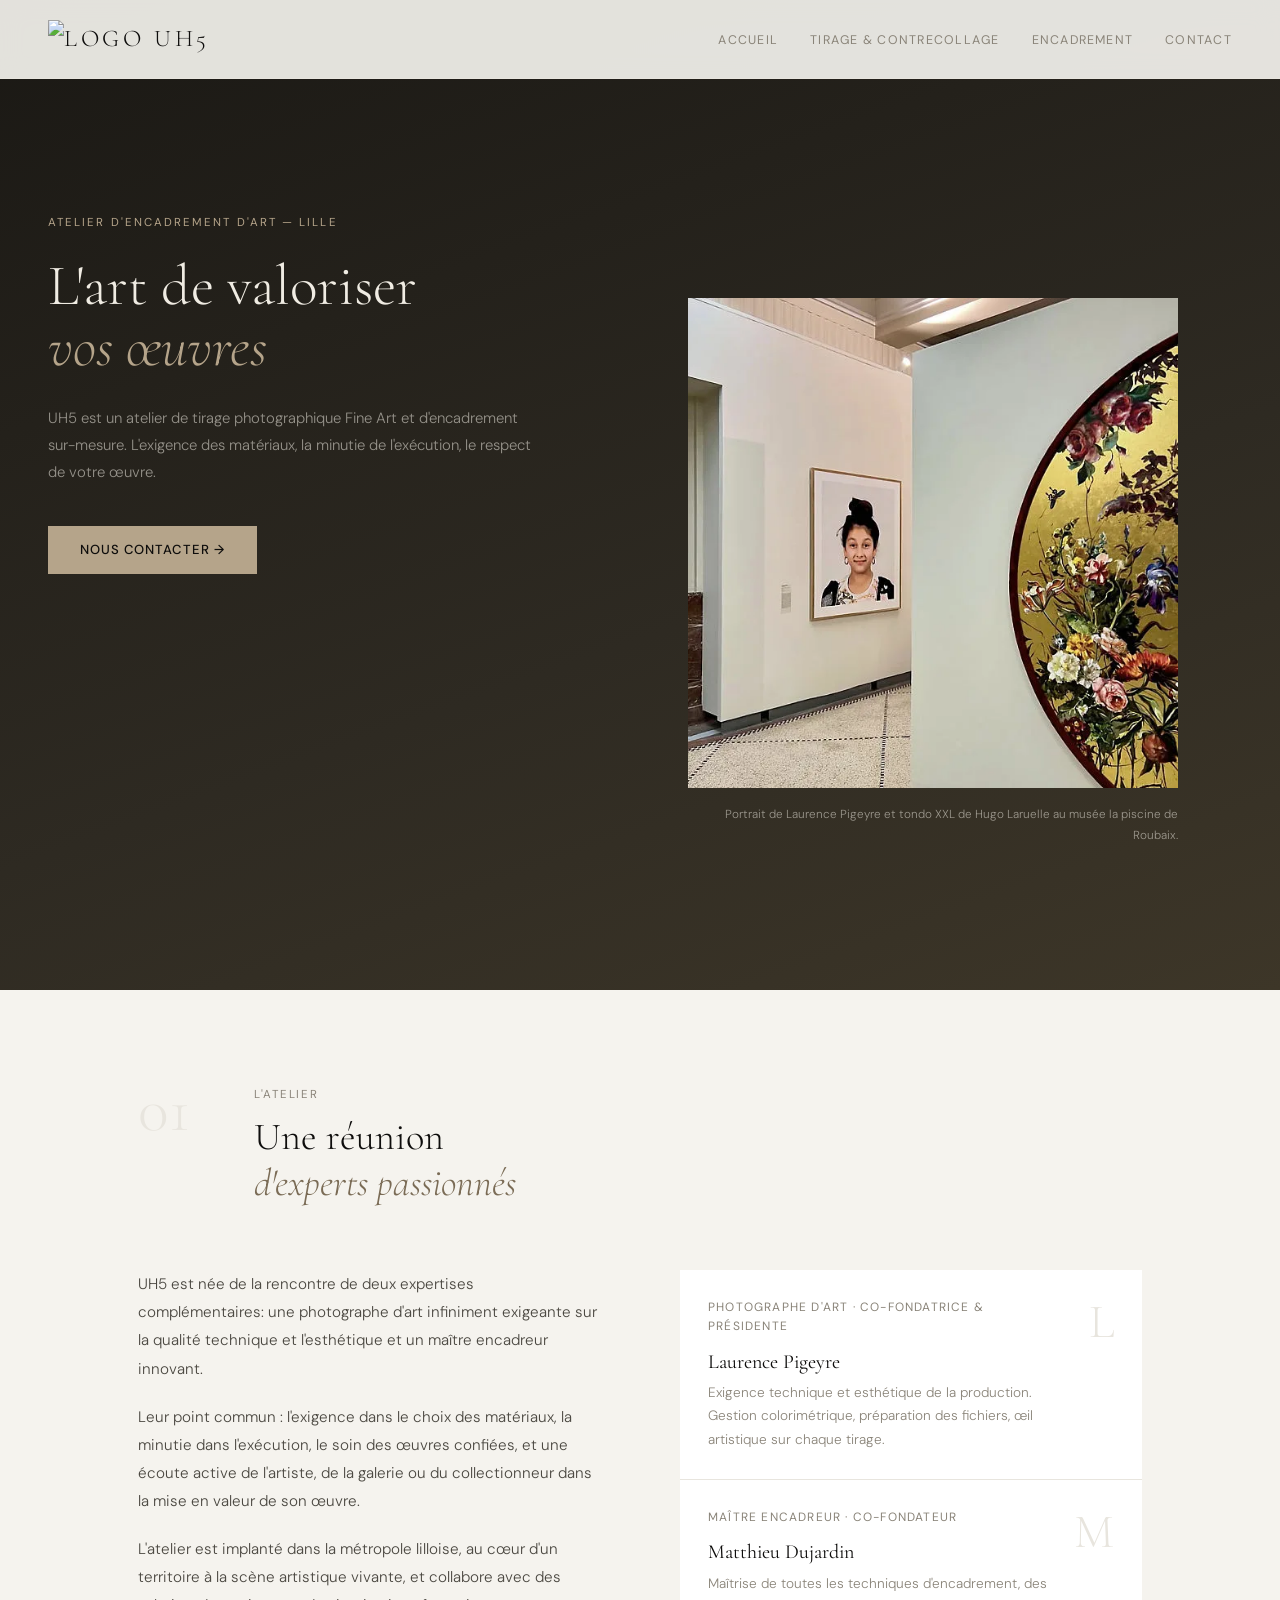
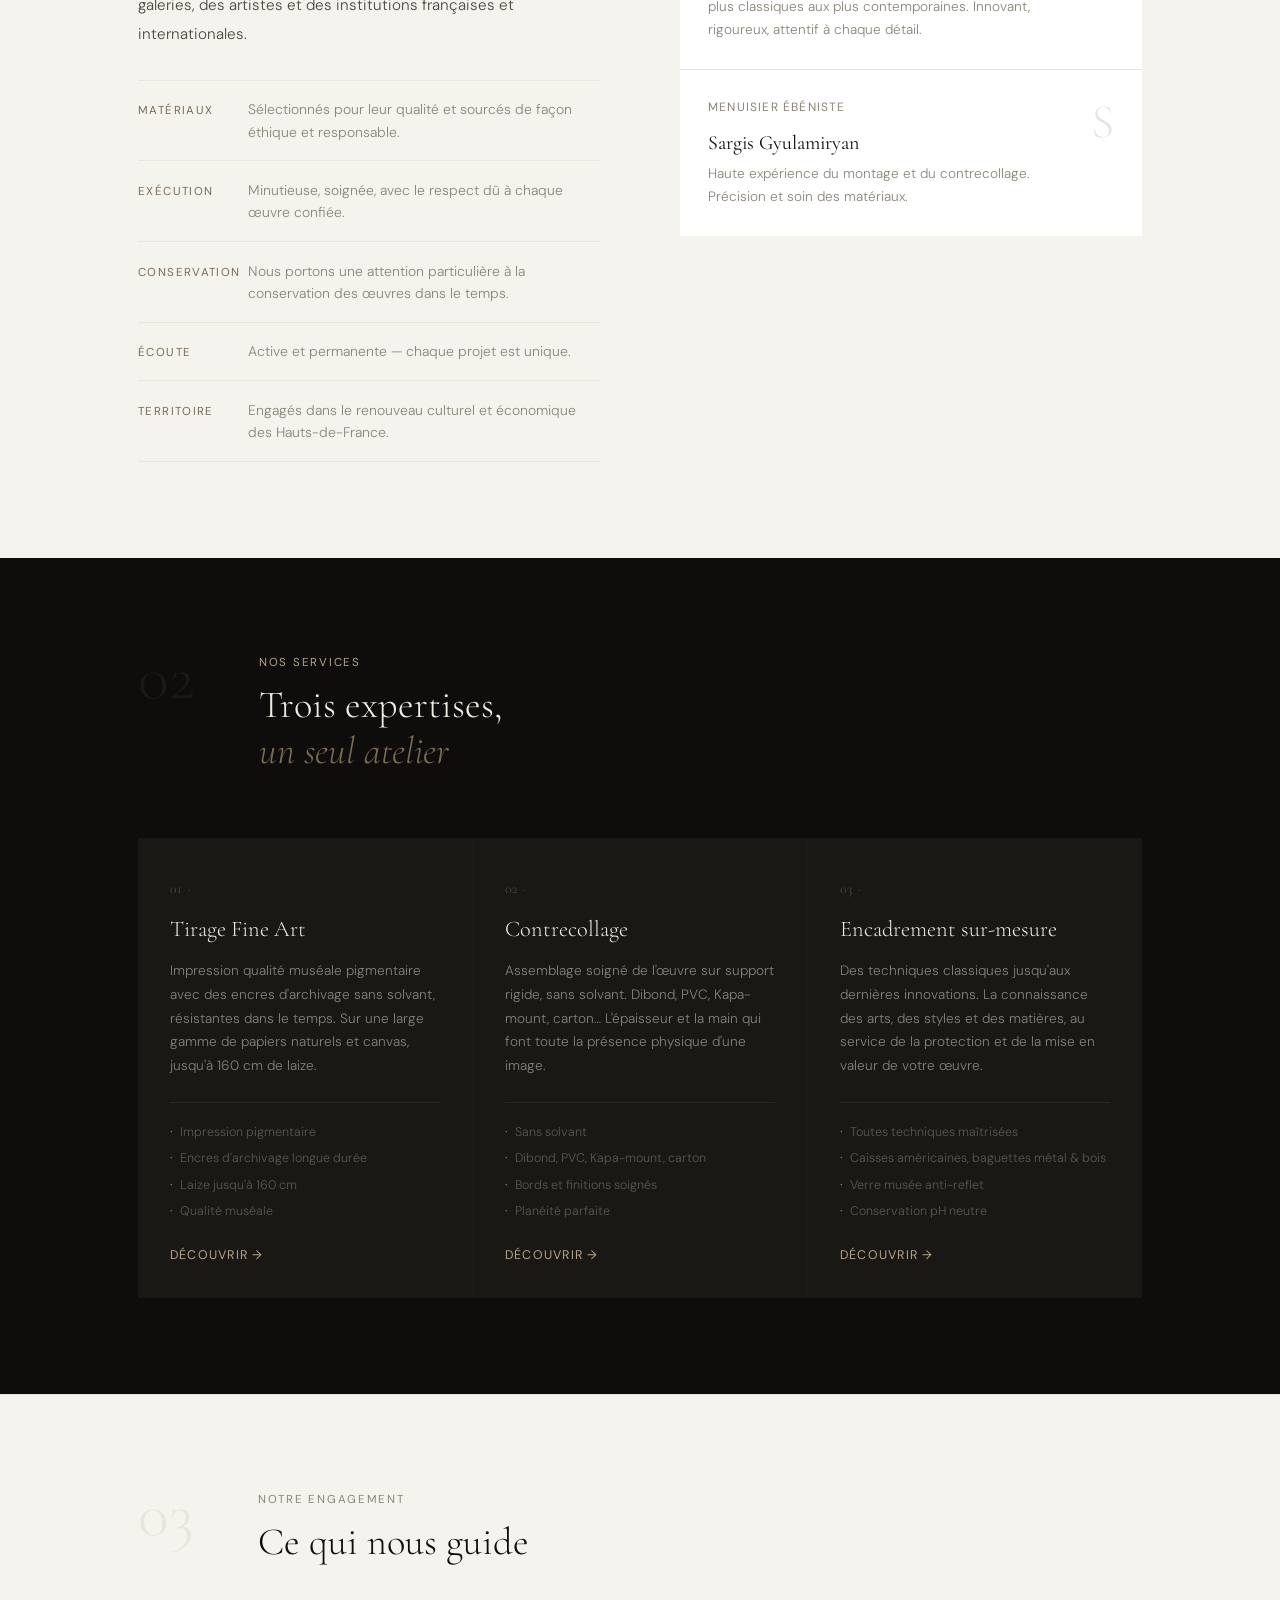
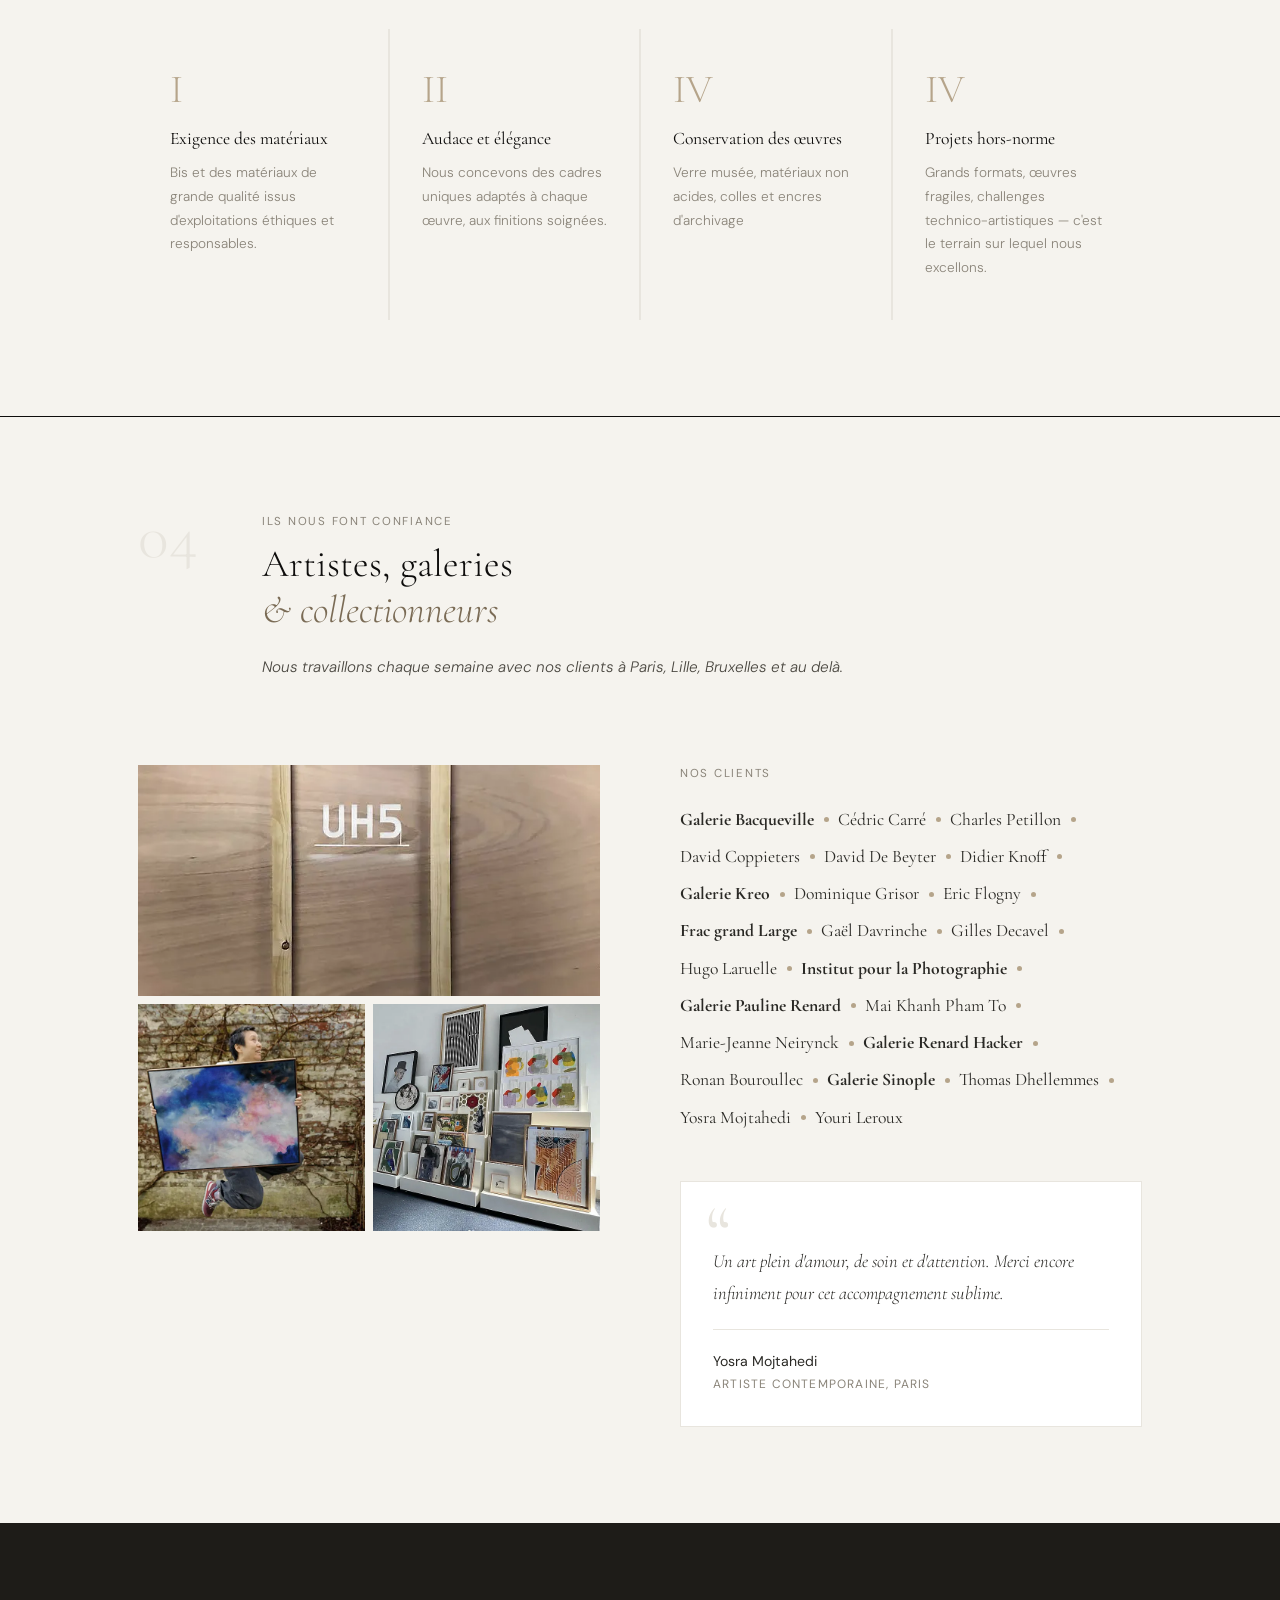
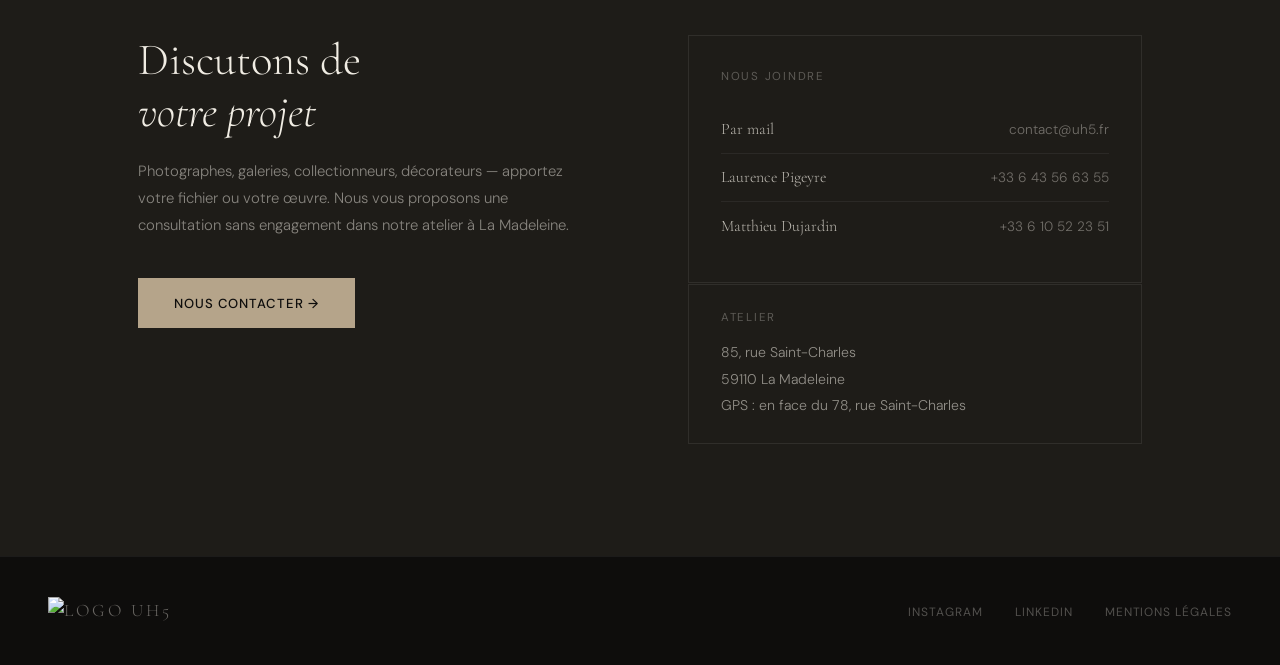
==== index.html @ 0db10081 "typos" ====
<!DOCTYPE html>
<html lang="fr">
<head>
  <meta charset="UTF-8">
  <meta name="viewport" content="width=device-width, initial-scale=1.0">
  <title>UH5 – Tirage Fine Art, Contrecollage & Encadrement à Lille</title>
  <meta name="description" content="UH5 est un atelier spécialisé dans le tirage Fine Art, le contrecollage et l'encadrement sur-mesure à La Madeleine, près de Lille. Qualité muséale, grands formats, experts passionnés.">
  <meta name="keywords" content="tirage fine art Lille, encadrement sur-mesure Nord, contrecollage photo Hauts-de-France, atelier photo Roubaix, impression pigmentaire Lille, encadreur Lille">
  <link rel="canonical" href="https://www.uh5.fr/">
  <link rel="preconnect" href="https://fonts.googleapis.com">
  <link rel="preconnect" href="https://fonts.gstatic.com" crossorigin>
  <link href="https://fonts.googleapis.com/css2?family=Cormorant+Garamond:ital,wght@0,300;0,400;0,500;1,300;1,400&family=DM+Sans:wght@300;400;500&display=swap" rel="stylesheet">
  <link rel="stylesheet" href="style.css">
  <script src="https://github.com/ninefortyonestudio/uxnote/releases/download/v1.0.0/uxnote.min-v1.0.0.js"></script>
  <link rel="icon" href="./favicon.ico" type="image/x-icon">
  <link rel="shortcut icon" href="./favicon.ico" type="image/x-icon">

</head>

<body>

  <!-- Navigation -->
  <nav>
    <a href="/" class="nav-logo"><img class="nav-logo-img" src="img/logo-uh5.png" alt="Logo UH5"></a>
    

    <ul class="nav-links">
      <li><a href="index.html">Accueil</a></li>
      <li><a href="tirage-contrecollage.html">Tirage & Contrecollage</a></li>
      <li><a href="encadrement.html">Encadrement</a></li>
     <!-- <li><a href="none">Journal</a></li> -->
      <li><a href="#contact">Contact</a></li>
    </ul>

    <button class="nav-burger" id="burger" aria-label="Menu" aria-expanded="false">
      <span></span>
      <span></span>
      <span></span>
    </button>
  </nav>

  <!-- Menu overlay -->
  <div class="nav-menu" id="nav-menu" role="dialog" aria-label="Navigation principale">
    <ul>
      <li><a href="index.html">Accueil</a></li>
      <li><a href="tirage-contrecollage.html">Tirage & Contrecollage</a></li>
      <li><a href="encadrement.html">Encadrement</a></li>
    <!--  <li><a href="xx">Journal</a></li> -->
      <li><a href="#contact">Contact</a></li>
    </ul>
    <div class="nav-menu-footer">
      <div class="nav-menu-address">
        85, rue Saint-Charles<br>
        59110 La Madeleine
      </div>
      <div class="nav-menu-tel">
        +33 6 43 56 63 55<br>
        +33 6 10 52 23 51
      </div>
    </div>
  </div>

  <!-- Hero split -->
  <section class="hero">
    <div class="hero-left">
      <div class="hero-grain"></div>
      <div class="hero-left-content">
        <span class="hero-eyebrow">Atelier d'encadrement d'art — Lille</span>
        <h1 class="hero-title">L'art de valoriser<br><em>vos œuvres</em></h1>
        <p class="hero-tagline">UH5 est un atelier de tirage photographique Fine Art et d'encadrement sur-mesure. L'exigence des matériaux, la minutie de l'exécution, le respect de votre œuvre.</p>
        <a href="#contact" class="hero-cta">Nous contacter →</a>
      </div>
    </div>
     <div class="hero-right">
      <div class="hero-right-image-container">
      <img src="img/PISCINE HUGO LAURENCE_DxO2.webp" alt="Atelier UH5 — Encadrement sur-mesure" class="hero-right-image">
       <p class="hero-legende">Portrait de Laurence Pigeyre et tondo XXL de Hugo Laruelle au musée la piscine de Roubaix.</p>
      </div>
    </div>
  </section>

  <!-- Qui sommes-nous -->
  <section class="about-section" id="qui">
    <div class="container">
      <div class="section-header">
        <div class="section-num">01</div>
        <div>
          <div class="section-label">L'atelier</div>
          <h2 class="section-title">Une réunion<br><em>d'experts passionnés</em></h2>
        </div>
      </div>
      <div class="about-grid">
        <div class="about-body">
          <p>UH5 est née de la rencontre de deux expertises complémentaires: une photographe d'art infiniment exigeante sur la qualité technique et l'esthétique et un maître encadreur innovant.</p>
          <p>Leur point commun : l'exigence dans le choix des matériaux, la minutie dans l'exécution, le soin des œuvres confiées, et une écoute active de l'artiste, de la galerie ou du collectionneur dans la mise en valeur de son œuvre.</p>
          <p>L'atelier est implanté dans la métropole lilloise, au cœur d'un territoire à la scène artistique vivante, et collabore avec des galeries, des artistes et des institutions françaises et internationales.</p>

          <div class="about-values">
            <div class="about-value">
              <span class="about-value-label">Matériaux</span>
              <p>Sélectionnés pour leur qualité et sourcés de façon éthique et responsable.</p>
            </div>
            <div class="about-value">
              <span class="about-value-label">Exécution</span>
              <p>Minutieuse, soignée, avec le respect dû à chaque œuvre confiée.</p>
            </div>
            <div class="about-value">
              <span class="about-value-label">Conservation</span>
              <p>Nous portons une attention particulière à la conservation des œuvres dans le temps.</p>
            </div>
            <div class="about-value">
              <span class="about-value-label">Écoute</span>
              <p>Active et permanente — chaque projet est unique.</p>
            </div>
            <div class="about-value">
              <span class="about-value-label">Territoire</span>
              <p>Engagés dans le renouveau culturel et économique des Hauts-de-France.</p>
            </div>
          </div>
        </div>

        <div class="team-grid">
          <div class="team-member">
            <div class="team-member-info">
              <div class="team-member-role">Photographe d'art · Co-fondatrice & Présidente</div>
              <div class="team-member-name">Laurence Pigeyre</div>
              <p class="team-member-desc">Exigence technique et esthétique de la production. Gestion colorimétrique, préparation des fichiers, œil artistique sur chaque tirage.</p>
            </div>
            <div class="team-member-initial">L</div>
          </div>
          <div class="team-member">
            <div class="team-member-info">
              <div class="team-member-role">Maître encadreur · Co-fondateur</div>
              <div class="team-member-name">Matthieu Dujardin</div>
              <p class="team-member-desc">Maîtrise de toutes les techniques d'encadrement, des plus classiques aux plus contemporaines. Innovant, rigoureux, attentif à chaque détail.</p>
            </div>
            <div class="team-member-initial">M</div>
          </div>
          <div class="team-member">
            <div class="team-member-info">
              <div class="team-member-role">Menuisier ébéniste</div>
              <div class="team-member-name">Sargis Gyulamiryan</div>
              <p class="team-member-desc">Haute expérience du montage et du contrecollage. Précision et soin des matériaux.</p>
            </div>
            <div class="team-member-initial">S</div>
          </div>
        </div>
      </div>
    </div>
  </section>

  <!-- Services -->
  <section class="services-section" id="services">
    <div class="container">
      <div class="section-header">
        <div class="section-num">02</div>
        <div>
          <div class="section-label">Nos services</div>
          <h2 class="section-title">Trois expertises,<br><em>un seul atelier</em></h2>
        </div>
      </div>
      <div class="services-grid">
        <div class="service-card">
          <div class="service-card-num">01 ·</div>
          <h3>Tirage Fine Art</h3>
          <p>Impression qualité muséale pigmentaire avec des encres d'archivage sans solvant, résistantes dans le temps. Sur une large gamme de papiers naturels et canvas, jusqu'à 160 cm de laize.</p>
          <div class="service-specs">
            <span class="service-spec">Impression pigmentaire</span>
            <span class="service-spec">Encres d'archivage longue durée</span>
            <span class="service-spec">Laize jusqu'à 160 cm</span>
            <span class="service-spec">Qualité muséale</span>
          </div>
          <a href="tirage-contrecollage.html" class="service-card-link">Découvrir →</a>
        </div>
        <div class="service-card">
          <div class="service-card-num">02 ·</div>
          <h3>Contrecollage</h3>
          <p>Assemblage soigné de l'œuvre sur support rigide, sans solvant. Dibond, PVC, Kapa-mount, carton… L'épaisseur et la main qui font toute la présence physique d'une image.</p>
          <div class="service-specs">
            <span class="service-spec">Sans solvant</span>
            <span class="service-spec">Dibond, PVC, Kapa-mount, carton</span>
            <span class="service-spec">Bords et finitions soignés</span>
            <span class="service-spec">Planéité parfaite</span>
          </div>
          <a href="tirage-contrecollage.html" class="service-card-link">Découvrir →</a>
        </div>
        <div class="service-card">
          <div class="service-card-num">03 ·</div>
          <h3>Encadrement sur-mesure</h3>
          <p>Des techniques classiques jusqu'aux dernières innovations. La connaissance des arts, des styles et des matières, au service de la protection et de la mise en valeur de votre œuvre.</p>
          <div class="service-specs">
            <span class="service-spec">Toutes techniques maîtrisées</span>
            <span class="service-spec">Caisses américaines, baguettes métal & bois</span>
            <span class="service-spec">Verre musée anti-reflet</span>
            <span class="service-spec">Conservation pH neutre</span>
          </div>
          <a href="encadrement.html" class="service-card-link">Découvrir →</a>
        </div>
      </div>
    </div>
  </section>

  <!-- Engagements -->
  <section class="engagement-section">
    <div class="container">
      <div class="section-header">
        <div class="section-num">03</div>
        <div>
          <div class="section-label">Notre engagement</div>
          <h2 class="section-title">Ce qui nous guide</h2>
        </div>
      </div>
      <div class="engagement-grid">
        <div class="engagement-item">
          <div class="engagement-num">I</div>
          <h3>Exigence des matériaux</h3>
          <p>Bis et des matériaux de grande qualité issus d'exploitations éthiques et responsables.</p>
        </div>
        <div class="engagement-item">
          <div class="engagement-num">II</div>
          <h3>Audace et élégance</h3>
          <p>Nous concevons des cadres uniques adaptés à chaque œuvre, aux finitions soignées.</p>
        </div>
        <div class="engagement-item">
          <div class="engagement-num">IV</div>
          <h3>Conservation des œuvres</h3>
          <p>Verre musée, matériaux non acides, colles et encres d'archivage</p>
        </div>
        <div class="engagement-item">
          <div class="engagement-num">IV</div>
          <h3>Projets hors-norme</h3>
          <p>Grands formats, œuvres fragiles, challenges technico-artistiques — c'est le terrain sur lequel nous excellons.</p>
        </div>
        
      </div>
    </div>
  </section>


  <section class="divide-section"></section>

  <!-- ─── SECTION RÉFÉRENCES ─── -->

<!-- Remplacer les noms de clients, les src des images, et le témoignage -->

<section class="ref-section">
  <div class="container">

    <div class="ref-header">
      <div class="ref-num">04</div>
      <div>
        <div class="ref-label">Ils nous font confiance</div>
        <h2 class="ref-title">Artistes, galeries<br><em>& collectionneurs</em></h2>
        <h3 class="ref-subtitle">Nous travaillons chaque semaine avec nos clients à Paris, Lille, Bruxelles et au delà.</h2>
      </div>
    </div>

    <div class="ref-body">

      <!-- Photos de réalisations -->
      <div class="ref-photos">
        <div class="ref-photo ref-photo--large">
          <img src="img/ref-boite_DxO2.webp" alt="Réalisation UH5 — tirage Fine Art">
        </div>
        <div class="ref-photo">
          <img src="img/ref_mai_DxO2.webp" alt="Réalisation UH5 — contrecollage">
        </div>
        <div class="ref-photo">
          <img src="img/ref-cadres_DxO2.webp" alt="Réalisation UH5 — encadrement">
        </div>
      </div>

      <div class="ref-right">

        <!-- Liste des clients -->
        <div class="ref-clients">
          <div class="ref-clients-label">Nos clients</div>
          <div class="ref-clients-list">
            <span class="ref-client-name"><b>Galerie Bacqueville</b></span><span class="ref-client-sep"></span>
     <span class="ref-client-name">Cédric Carré</span><span class="ref-client-sep"></span>      
<span class="ref-client-name">Charles Petillon</span><span class="ref-client-sep"></span>
<span class="ref-client-name">David Coppieters</span><span class="ref-client-sep"></span>
<span class="ref-client-name">David De Beyter</span><span class="ref-client-sep"></span>
<span class="ref-client-name">Didier Knoff</span><span class="ref-client-sep"></span>
<span class="ref-client-name"><b>Galerie Kreo</b></span></span><span class="ref-client-sep"></span>
<span class="ref-client-name">Dominique Grisor</span><span class="ref-client-sep"></span>
<span class="ref-client-name">Eric Flogny</span><span class="ref-client-sep"></span>
<span class="ref-client-name"><b>Frac grand Large</b></span><span class="ref-client-sep"></span>
<span class="ref-client-name">Gaël Davrinche</span><span class="ref-client-sep"></span>
<span class="ref-client-name">Gilles Decavel</span><span class="ref-client-sep"></span>
<span class="ref-client-name">Hugo Laruelle</span><span class="ref-client-sep"></span>
<span class="ref-client-name"><b>Institut pour la Photographie</b></span><span class="ref-client-sep"></span>
<span class="ref-client-name"><b>Galerie Pauline Renard</b></span><span class="ref-client-sep"></span>
<span class="ref-client-name">Mai Khanh Pham To</span><span class="ref-client-sep"></span>
<span class="ref-client-name">Marie-Jeanne Neirynck</span><span class="ref-client-sep"></span>
<span class="ref-client-name"><b>Galerie Renard Hacker</b></span><span class="ref-client-sep"></span>
<span class="ref-client-name">Ronan Bouroullec</span><span class="ref-client-sep"></span>
<span class="ref-client-name"><b>Galerie Sinople</b></span><span class="ref-client-sep"></span>
<span class="ref-client-name">Thomas Dhellemmes</span><span class="ref-client-sep"></span>
<span class="ref-client-name">Yosra Mojtahedi</span><span class="ref-client-sep"></span>
<span class="ref-client-name">Youri Leroux</span>
          </div>
        </div>

        <!-- Témoignage -->
        <div class="ref-testimonial">
          <div class="ref-testimonial-text">
            Un art plein d'amour, de soin et d'attention. Merci encore infiniment pour cet accompagnement sublime.
               </div>
          <div class="ref-testimonial-author">
            <div class="ref-testimonial-name">Yosra Mojtahedi</div>
            <div class="ref-testimonial-role">Artiste contemporaine, Paris</div>
          </div>
        </div>

      </div>
    </div>

  </div>
</section>



  <!-- CTA / Contact -->
  <section class="cta-section" id="contact">
    <div class="container">
      <div class="cta-grid">
        <div class="cta-left">
          
          <h2 class="cta-title">Discutons de<br><em>votre projet</em></h2>
          <p class="cta-text">Photographes, galeries, collectionneurs, décorateurs — apportez votre fichier ou votre œuvre. Nous vous proposons une consultation sans engagement dans notre atelier à La Madeleine.</p>
          <div class="cta-buttons">
            <a href="/cdn-cgi/l/email-protection#90f3fffee4f1f3e4d0e5f8a5bef6e2" class="btn-primary">Nous contacter →</a>
            </div>
        </div>
        <div class="cta-right">
          <div class="contact-block">
            <div class="contact-block-title">Nous joindre</div>
            <div class="contact-person">
              <span class="contact-name">Par mail</span>
              <span class="contact-tel">contact@uh5.fr</span>
            </div>
            <div class="contact-person">
              <span class="contact-name">Laurence Pigeyre</span>
               <span><a class="contact-tel" href="tel:0643566355">+33 6 43 56 63 55</a></span>
            </div>
            <div class="contact-person">
              <span class="contact-name">Matthieu Dujardin</span>
              <span><a class="contact-tel" href="tel:0610522351">+33 6 10 52 23 51</a></span>
            </div>
          </div>
          <div class="address-block">
            <div class="address-title">Atelier</div>
            <div class="address-text">
              85, rue Saint-Charles<br>
              59110 La Madeleine<br>
              GPS : en face du 78, rue Saint-Charles
            </div>
          </div>
        </div>
      </div>
    </div>
  </section>

  <!-- Footer -->
<footer>
    <span class="footer-logo"><img class="nav-logo-img" src="img/logo-uh5-w.png" alt="Logo UH5"></span>
    
    
    <ul class="footer-links">
      <li><a href="https://www.instagram.com/uh5_roubaix/">Instagram</a></li>
      <li><a href="https://www.linkedin.com/company/uh5/">Linkedin</a></li>
      <li><a href="mentions_legales.html">Mentions légales</a></li>
      </ul>
  </footer>

  <script>
    const burger = document.getElementById('burger');
    const menu = document.getElementById('nav-menu');

    burger.addEventListener('click', () => {
      const isOpen = menu.classList.toggle('is-open');
      burger.classList.toggle('is-open', isOpen);
      burger.setAttribute('aria-expanded', isOpen);
      document.body.style.overflow = isOpen ? 'hidden' : '';
    });

    // Fermer le menu au clic sur un lien
    menu.querySelectorAll('a').forEach(link => {
      link.addEventListener('click', () => {
        menu.classList.remove('is-open');
        burger.classList.remove('is-open');
        burger.setAttribute('aria-expanded', 'false');
        document.body.style.overflow = '';
      });
    });

    // Fermer avec Échap
    document.addEventListener('keydown', e => {
      if (e.key === 'Escape' && menu.classList.contains('is-open')) {
        menu.classList.remove('is-open');
        burger.classList.remove('is-open');
        burger.setAttribute('aria-expanded', 'false');
        document.body.style.overflow = '';
        burger.focus();
      }
    });
  </script>

</body>
</html>
---- style.css ----
:root {
      --black: #0e0d0c;
      --off-white: #f5f3ee;
      --warm-gray: #8a8479;
      --light-gray: #e8e5de;
      --accent: #b5a48a;
      --accent-dark: #7a6b55;
      --text: #2a2925;
      --serif: 'Cormorant Garamond', Georgia, serif;
      --sans: 'DM Sans', sans-serif;
    }

    *, *::before, *::after { box-sizing: border-box; margin: 0; padding: 0; }
    html { scroll-behavior: smooth; }
    body {
      font-family: var(--sans);
      background: var(--off-white);
      color: var(--text);
      font-size: 16px;
      line-height: 1.6;
      -webkit-font-smoothing: antialiased;
    }

    /* ─── NAV ─── */
    nav {
      position: fixed;
      top: 0; left: 0; right: 0;
      z-index: 200;
      display: flex;
      align-items: center;
      justify-content: space-between;
      padding: 1.25rem 3rem;
      background: rgba(245, 243, 238, 0.92);
      backdrop-filter: blur(12px);
      border-bottom: 1px solid var(--light-gray);
    }
    .nav-logo {
      font-family: var(--serif);
      font-size: 1.5rem;
      font-weight: 300;
      letter-spacing: .15em;
      text-transform: uppercase;
      color: var(--black);
      text-decoration: none;
      position: relative;
      z-index: 201;
    }

       .nav-logo-img {
      size: 48px;
    }

    /* Burger button & nav links */

    .nav-links {
      display: flex;
      gap: 2rem;
      list-style: none;
    }
    .nav-links a {
      font-size: .78rem;
      font-weight: 400;
      letter-spacing: .1em;
      text-transform: uppercase;
      color: var(--warm-gray);
      text-decoration: none;
      transition: color .2s;
    }
    .nav-links a:hover { color: var(--text); }

    .nav-burger {
      display: flex;
      flex-direction: column;
      justify-content: center;
      gap: 5px;
      width: 32px;
      height: 32px;
      background: none;
      border: none;
      cursor: pointer;
      padding: 0;
      position: relative;
      z-index: 201;
    }
    .nav-burger span {
      display: block;
      height: 1px;
      background: var(--black);
      transition: transform .35s cubic-bezier(.4,0,.2,1), opacity .2s, width .3s;
      transform-origin: center;
    }
    .nav-burger span:nth-child(1) { width: 24px; }
    .nav-burger span:nth-child(2) { width: 16px; }
    .nav-burger span:nth-child(3) { width: 20px; }

    /* Open state */
    .nav-burger.is-open span:nth-child(1) {
      width: 22px;
      transform: translateY(6px) rotate(45deg);
    }
    .nav-burger.is-open span:nth-child(2) {
      opacity: 0;
      transform: scaleX(0);
    }
    .nav-burger.is-open span:nth-child(3) {
      width: 22px;
      transform: translateY(-6px) rotate(-45deg);
    }

    /* Menu overlay */
    .nav-menu {
      position: fixed;
      inset: 0;
      z-index: 199;
      background: rgba(245, 243, 238, 0.98);
      backdrop-filter: blur(20px);
      display: flex;
      flex-direction: column;
      justify-content: center;
      padding: 6rem 3rem 3rem;
      opacity: 0;
      pointer-events: none;
      transition: opacity .35s cubic-bezier(.4,0,.2,1);
    }
    .nav-menu.is-open {
      opacity: 1;
      pointer-events: all;
    }
    .nav-menu ul {
      list-style: none;
      margin-bottom: auto;
    }
    .nav-menu ul li {
      overflow: hidden;
    }
    .nav-menu ul li a {
      display: block;
      font-family: var(--serif);
      font-size: clamp(2rem, 5vw, 3.5rem);
      font-weight: 300;
      color: var(--black);
      text-decoration: none;
      line-height: 1.1;
      padding: .6rem 0;
      border-bottom: 1px solid var(--light-gray);
      transform: translateY(30px);
      opacity: 0;
      transition: color .2s, transform .4s cubic-bezier(.4,0,.2,1), opacity .4s cubic-bezier(.4,0,.2,1);
    }
    .nav-menu ul li a em {
      font-style: italic;
      color: var(--accent-dark);
    }
    .nav-menu.is-open ul li a {
      transform: translateY(0);
      opacity: 1;
    }
    .nav-menu.is-open ul li:nth-child(1) a { transition-delay: .05s; }
    .nav-menu.is-open ul li:nth-child(2) a { transition-delay: .1s; }
    .nav-menu.is-open ul li:nth-child(3) a { transition-delay: .15s; }
    .nav-menu.is-open ul li:nth-child(4) a { transition-delay: .2s; }
    .nav-menu.is-open ul li:nth-child(5) a { transition-delay: .25s; }
    .nav-menu ul li a:hover { color: var(--accent-dark); }
    .nav-menu ul li a.active { color: var(--accent-dark); }

    .nav-menu-footer {
      border-top: 1px solid var(--light-gray);
      padding-top: 2rem;
      display: flex;
      justify-content: space-between;
      align-items: flex-end;
      opacity: 0;
      transform: translateY(10px);
      transition: opacity .4s .3s, transform .4s .3s;
    }
    .nav-menu.is-open .nav-menu-footer {
      opacity: 1;
      transform: translateY(0);
    }
    .nav-menu-address {
      font-size: .75rem;
      letter-spacing: .12em;
      text-transform: uppercase;
      color: var(--warm-gray);
      line-height: 2;
    }
    .nav-menu-tel {
      text-align: right;
      font-size: .78rem;
      font-weight: 300;
      color: var(--warm-gray);
      line-height: 2;
    }

    /* ─── HERO ─── */
    .hero {
      min-height: 110vh;
      background: linear-gradient(160deg, #1a1814 0%, #2e2a22 60%, #3d3628 100%);
      display: grid;
      grid-template-columns: 1fr 1fr;
      position: relative;
      overflow: hidden;
    }
    .hero-left {
      
      display: block;
      flex-direction: column;
      justify-content: flex-end;
      padding: 7rem 3rem 3rem;
      position: relative;
      overflow: hidden;
    }
    .hero-grain {
      position: absolute;
      inset: 0;
      opacity: .04;
      
    }
    .hero-left-content { position: relative; z-index: 2; }
    .hero-eyebrow {
      display: inline-block;
      font-size: .72rem;
      font-weight: 400;
      letter-spacing: .18em;
      text-transform: uppercase;
      color: var(--accent);
      margin-bottom: 1.5rem;
    }
    .hero-title {
      font-family: var(--serif);
      font-size: clamp(2.8rem, 4.5vw, 5rem);
      font-weight: 300;
      line-height: 1.05;
      color: #f0ece3;
      margin-bottom: 1.75rem;
    }
    .hero-title em { font-style: italic; color: var(--accent); }
    .hero-tagline {
      font-size: .93rem;
      font-weight: 300;
      color: rgba(240,236,227,.55);
      line-height: 1.8;
      max-width: 90%;
      margin-bottom: 2.5rem;
    }
    .hero-legende {
      font-size: .73rem;
      font-weight: 300;
      color: rgba(240,236,227,.55);
      line-height: 1.8;
      max-width: 90%;
      margin-top: 1rem;
      margin-bottom: 1rem;
      text-align: end;
    }


    .hero-cta {
      display: inline-flex;
      align-items: center;
      gap: .75rem;
      padding: .85rem 2rem;
      background: var(--accent);
      color: var(--black);
      font-size: .82rem;
      font-weight: 500;
      letter-spacing: .08em;
      text-transform: uppercase;
      text-decoration: none;
      transition: background .2s, gap .2s;
    }
    .hero-cta:hover { background: #c4b49a; gap: 1rem; }


 
    .hero-right {
      display: flex;
      flex-direction: column;
      justify-content: flex-end;
      padding: 2rem 3rem 2rem;
      position: relative;
    }

 .hero-right-image-container {

      display: block;
    }


    .hero-right-image {
      display: block;
      width: 90%;
      aspect-ratio: 1 / 1;
      object-fit: cover;
      
    }

    .hero-right-top {
      position: absolute;
      top: 2rem; left: 3rem; right: 3rem;
    }

    /* ─── LAYOUT ─── */
    .container {
      max-width: 1100px;
      margin: 0 auto;
      padding: 0 3rem;
    }
    section { padding: 6rem 0; }

    .section-header {
      display: flex;
      align-items: flex-start;
      gap: 4rem;
      margin-bottom: 4rem;
    }
    .section-num {
      font-family: var(--serif);
      font-size: 4rem;
      font-weight: 300;
      color: var(--light-gray);
      line-height: 1;
      flex-shrink: 0;
      margin-top: -.5rem;
    }
    .section-label {
      font-size: .72rem;
      font-weight: 400;
      letter-spacing: .15em;
      text-transform: uppercase;
      color: var(--warm-gray);
      margin-bottom: .6rem;
    }
    .section-title {
      font-family: var(--serif);
      font-size: clamp(1.8rem, 3vw, 2.6rem);
      font-weight: 300;
      line-height: 1.2;
      color: var(--black);
    }
    .section-title em { font-style: italic; color: var(--accent-dark); }

    /* ─── QUI SOMMES-NOUS ─── */
    .about-section { background: var(--off-white); }
    .about-grid {
      display: grid;
      grid-template-columns: 1fr 1fr;
      gap: 5rem;
      align-items: start;
    }
    .about-body p {
      font-size: .95rem;
      font-weight: 300;
      line-height: 1.85;
      color: #4a4740;
      margin-bottom: 1.25rem;
    }
    .about-values {
      margin-top: 2rem;
      border-top: 1px solid var(--light-gray);
    }
    .about-value {
      display: flex;
      gap: 1.25rem;
      padding: 1.1rem 0;
      border-bottom: 1px solid var(--light-gray);
      align-items: baseline;
    }
    .about-value-label {
      font-size: .72rem;
      letter-spacing: .12em;
      text-transform: uppercase;
      color: var(--accent-dark);
      flex-shrink: 0;
      width: 90px;
    }
    .about-value p {
      font-size: .87rem;
      font-weight: 300;
      color: var(--warm-gray);
      line-height: 1.6;
      margin-bottom: 0;
    }
    .team-grid {
      display: flex;
      flex-direction: column;
      gap: 1px;
      background: var(--light-gray);
    }
    .team-member {
      background: #fff;
      padding: 1.75rem;
      display: flex;
      justify-content: space-between;
      align-items: flex-start;
      gap: 1.5rem;
    }
    .team-member-info { flex: 1; }
    .team-member-name {
      font-family: var(--serif);
      font-size: 1.25rem;
      font-weight: 400;
      color: var(--black);
      margin-bottom: .2rem;
    }
    .team-member-role {
      font-size: .75rem;
      letter-spacing: .1em;
      text-transform: uppercase;
      color: var(--warm-gray);
      margin-bottom: .6rem;
    }
    .team-member-desc {
      font-size: .85rem;
      font-weight: 300;
      color: var(--warm-gray);
      line-height: 1.7;
    }
    .team-member-initial {
      font-family: var(--serif);
      font-size: 3rem;
      font-weight: 300;
      color: var(--light-gray);
      line-height: 1;
      flex-shrink: 0;
    }

    /* ─── SERVICES ─── */
    .services-section { background: var(--black); }
    .services-section .section-num { color: rgba(255,255,255,.05); }
    .services-section .section-label { color: var(--accent); }
    .services-section .section-title { color: #f0ece3; }
    .services-grid {
      display: grid;
      grid-template-columns: repeat(3, 1fr);
      gap: 1px;
      background: rgba(255,255,255,.06);
    }
    .service-card {
      background: #1a1814;
      padding: 2.5rem 2rem 2rem;
      display: flex;
      flex-direction: column;
      gap: 1rem;
      transition: background .25s;
      position: relative;
      overflow: hidden;
    }
    .service-card::before {
      content: '';
      position: absolute;
      top: 0; left: 0; right: 0;
      height: 1px;
      background: var(--accent);
      transform: scaleX(0);
      transform-origin: left;
      transition: transform .3s;
    }
    .service-card:hover { background: #221e18; }
    .service-card:hover::before { transform: scaleX(1); }
    .service-card-num {
      font-family: var(--serif);
      font-size: .85rem;
      font-weight: 300;
      color: rgba(181,164,138,.4);
      letter-spacing: .1em;
    }
    .service-card h3 {
      font-family: var(--serif);
      font-size: 1.4rem;
      font-weight: 300;
      color: #f0ece3;
      line-height: 1.2;
    }
    .service-card p {
      font-size: .85rem;
      font-weight: 300;
      color: rgba(240,236,227,.5);
      line-height: 1.75;
      flex: 1;
    }
    .service-card-link {
      display: inline-flex;
      align-items: center;
      gap: .5rem;
      font-size: .78rem;
      letter-spacing: .1em;
      text-transform: uppercase;
      color: var(--accent);
      text-decoration: none;
      transition: gap .2s;
      margin-top: .5rem;
    }
    .service-card-link:hover { gap: .8rem; }
    .service-specs {
      margin-top: .5rem;
      padding-top: 1.25rem;
      border-top: 1px solid rgba(255,255,255,.07);
      display: flex;
      flex-direction: column;
      gap: .4rem;
    }
    .service-spec {
      font-size: .78rem;
      font-weight: 300;
      color: rgba(240,236,227,.3);
      display: flex;
      align-items: center;
      gap: .5rem;
    }
    .service-spec::before {
      content: '·';
      color: var(--accent);
    }

    /* ─── ENGAGEMENT ─── */
    .engagement-section { background: var(--off-white); border-top: 1px solid var(--light-gray); }
    .engagement-grid {
      display: grid;
      grid-template-columns: repeat(4, 1fr);
      gap: 2px;
      background: var(--light-gray);
    }
    .engagement-item {
      background: var(--off-white);
      padding: 2.5rem 2rem;
      transition: background .2s;
    }
    .engagement-item:hover { background: #eceae3; }
    .engagement-num {
      font-family: var(--serif);
      font-size: 2.5rem;
      font-weight: 300;
      color: var(--accent);
      line-height: 1;
      margin-bottom: 1rem;
    }
    .engagement-item h3 {
      font-family: var(--serif);
      font-size: 1.1rem;
      font-weight: 400;
      color: var(--black);
      margin-bottom: .5rem;
    }
    .engagement-item p {
      font-size: .85rem;
      font-weight: 300;
      color: var(--warm-gray);
      line-height: 1.75;
    }
   .divide-section { background: var(--black);padding: 0; height: 1px; }

    /* ─── RÉFÉRENCES ─── */
    .ref-section { background: var(--off-white); }

    .ref-header {
      display: flex;
      align-items: flex-start;
      gap: 4rem;
      margin-bottom: 4rem;
    }
    .ref-num {
      font-family: var(--serif);
      font-size: 4rem;
      font-weight: 300;
      color: var(--light-gray);
      line-height: 1;
      flex-shrink: 0;
      margin-top: -.5rem;
    }
    .ref-label {
      font-size: .72rem;
      font-weight: 400;
      letter-spacing: .15em;
      text-transform: uppercase;
      color: var(--warm-gray);
      margin-bottom: .6rem;
    }
    .ref-title {
      font-family: var(--serif);
      font-size: clamp(1.8rem, 3vw, 2.6rem);
      font-weight: 300;
      line-height: 1.2;
      color: var(--black);
    }
    .ref-title em { font-style: italic; color: var(--accent-dark); }
    .ref-subtitle {
      font-family: var(--sans);
      font-style: italic;
      font-size: .95rem;
      line-height: 1.85;
      font-weight: 300;
      color: #4a4740;
      margin-top: 1.25rem;
      margin-bottom: 1.25rem;

    }

    .ref-body {
      display: grid;
      grid-template-columns: 1fr 1fr;
      gap: 5rem;
      align-items: start;
    }

    /* Photos */
    .ref-photos {
      display: grid;
      grid-template-columns: 1fr 1fr;
      gap: 8px;
    }
    .ref-photo {
      background: var(--light-gray);
      overflow: hidden;
      aspect-ratio: 1 / 1;
    }
    .ref-photo--large {
      grid-column: span 2;
      aspect-ratio: 2 / 1;
    }
    .ref-photo img {
      width: 100%;
      height: 100%;
      object-fit: cover;
      display: block;
    }

    /* Clients */
    .ref-right {
      display: flex;
      flex-direction: column;
      gap: 3rem;
    }
    .ref-clients-label {
      font-size: .72rem;
      font-weight: 400;
      letter-spacing: .15em;
      text-transform: uppercase;
      color: var(--warm-gray);
      margin-bottom: 1.25rem;
    }
    .ref-clients-list {
      display: flex;
      flex-wrap: wrap;
      align-items: center;
      gap: .35rem .1rem;
      line-height: 1.8;
    }
    .ref-client-name {
      font-family: var(--serif);
      font-size: 1.1rem;
      font-weight: 400;
      color: var(--text);
    }
    .ref-client-sep {
      display: inline-block;
      width: 5px;
      height: 5px;
      border-radius: 50%;
      background: var(--accent);
      flex-shrink: 0;
      margin: 0 .5rem;
      vertical-align: middle;
    }

    /* Témoignage */
    .ref-testimonial {
      padding: 2rem;
      border: 1px solid var(--light-gray);
      background: #fff;
      position: relative;
    }
    .ref-testimonial::before {
      content: '\201C';
      font-family: var(--serif);
      font-size: 5rem;
      font-weight: 300;
      line-height: .8;
      color: var(--light-gray);
      position: absolute;
      top: 1.25rem;
      left: 1.5rem;
      pointer-events: none;
    }
    .ref-testimonial-text {
      font-family: var(--serif);
      font-size: 1.15rem;
      font-weight: 300;
      font-style: italic;
      line-height: 1.7;
      color: var(--text);
      padding-top: 2rem;
      position: relative;
      z-index: 1;
    }
    .ref-testimonial-author {
      margin-top: 1.25rem;
      padding-top: 1.25rem;
      border-top: 1px solid var(--light-gray);
    }
    .ref-testimonial-name {
      font-size: .88rem;
      font-weight: 400;
      color: var(--text);
    }
    .ref-testimonial-role {
      font-size: .75rem;
      letter-spacing: .1em;
      text-transform: uppercase;
      color: var(--warm-gray);
      margin-top: .15rem;
    }

      /* TIRAGE SECTION */
    .tirage-section { background: var(--off-white); }
    .tirage-grid {
      display: grid;
      grid-template-columns: 1fr 1fr;
      gap: 5rem;
      align-items: start;
    }
    .tirage-body p {
      font-size: .95rem;
      font-weight: 300;
      line-height: 1.85;
      color: #4a4740;
      margin-bottom: 1.25rem;
    }
    .specs-list {
      list-style: none;
      margin-top: 2rem;
      border-top: 1px solid var(--light-gray);
      padding-top: 1.5rem;
    }
    .specs-list li {
      display: flex;
      justify-content: space-between;
      align-items: baseline;
      padding: .65rem 0;
      border-bottom: 1px solid var(--light-gray);
      font-size: .85rem;
    }
    .specs-list .spec-key {
      font-weight: 300;
      color: var(--warm-gray);
      letter-spacing: .05em;
    }
    .specs-list .spec-val {
      font-weight: 400;
      color: var(--text);
      text-align: right;
    }
    .tirage-cards {
      display: flex;
      flex-direction: column;
      gap: 1rem;
    }
    .tirage-card {
      padding: 1.5rem;
      border: 1px solid var(--light-gray);
      background: #fff;
      position: relative;
      transition: border-color .2s;
    }
    .tirage-card:hover { border-color: var(--accent); }
    .tirage-card::before {
      content: '';
      position: absolute;
      top: 0; left: 0;
      width: 2px; height: 100%;
      background: var(--accent);
      transform: scaleY(0);
      transform-origin: top;
      transition: transform .25s;
    }
    .tirage-card:hover::before { transform: scaleY(1); }
    .tirage-card h3 {
      font-family: var(--serif);
      font-size: 1.1rem;
      font-weight: 400;
      margin-bottom: .4rem;
      color: var(--black);
    }
    .tirage-card p {
      font-size: .85rem;
      font-weight: 300;
      color: var(--warm-gray);
      line-height: 1.7;
    }

    /* CONTRE-COLLAGE */
    .contrecollage-section {
      background: var(--black);
      color: #f0ece3;
    }
    .contrecollage-section .section-num { color: rgba(255,255,255,.06); }
    .contrecollage-section .section-label { color: var(--accent); }
    .contrecollage-section .section-title { color: #f0ece3; }
    .cc-grid {
      display: grid;
      grid-template-columns: 1fr 1fr;
      gap: 5rem;
      align-items: start;
    }
    .cc-body p {
      font-size: .95rem;
      font-weight: 300;
      line-height: 1.85;
      color: rgba(240,236,227,.65);
      margin-bottom: 1.25rem;
    }
    .cc-supports {
      display: grid;
      grid-template-columns: 1fr 1fr;
      gap: .75rem;
      margin-top: 2rem;
    }
    .cc-support {
      padding: 1rem 1.25rem;
      border: 1px solid rgba(255,255,255,.1);
      font-size: .85rem;
      font-weight: 300;
      color: rgba(240,236,227,.8);
      letter-spacing: .03em;
    }
    .cc-process {
      padding-left: 2rem;
      border-left: 1px solid rgba(181,164,138,.2);
    }
    .cc-process-title {
      font-family: var(--serif);
      font-size: 1.3rem;
      font-weight: 300;
      color: var(--accent);
      margin-bottom: 2rem;
      font-style: italic;
    }
    .cc-step {
      display: flex;
      gap: 1.25rem;
      margin-bottom: 2rem;
    }
    .cc-step-num {
      font-family: var(--serif);
      font-size: .85rem;
      font-weight: 300;
      color: rgba(181,164,138,.5);
      padding-top: .1rem;
      flex-shrink: 0;
      width: 24px;
    }
    .cc-step-content h4 {
      font-size: .9rem;
      font-weight: 400;
      color: #f0ece3;
      margin-bottom: .25rem;
    }
    .cc-step-content p {
      font-size: .83rem;
      font-weight: 300;
      color: rgba(240,236,227,.5);
      line-height: 1.7;
      margin-bottom: 0;
    }

    /* BENEFITS */
    .benefits-section { background: #fff; }
    .benefits-grid {
      display: grid;
      grid-template-columns: repeat(4, 1fr);
      gap: 2px;
    }
    .benefit-item {
      padding: 2.5rem 1.75rem;
      background: var(--off-white);
      transition: background .2s;
    }
    .benefit-item:hover { background: #eceae3; }
    .benefit-icon {
      width: 32px;
      height: 32px;
      margin-bottom: 1.25rem;
      display: flex;
      align-items: center;
      justify-content: center;
    }
    .benefit-icon svg { stroke: var(--accent-dark); }
    .benefit-item h3 {
      font-family: var(--serif);
      font-size: 1.05rem;
      font-weight: 400;
      color: var(--black);
      margin-bottom: .5rem;
    }
    .benefit-item p {
      font-size: .83rem;
      font-weight: 300;
      color: var(--warm-gray);
      line-height: 1.75;
    }

   

    /* ─── CTA FINAL ─── */
     
    .cta-section {
      background: #1e1c18;
      padding: 7rem 0;
    }
    .cta-grid {
      display: grid;
      grid-template-columns: 1fr 1fr;
      gap: 6rem;
      align-items: start;
    }
    .cta-left { }
    .cta-eyebrow {
      font-size: .72rem;
      letter-spacing: .18em;
      text-transform: uppercase;
      color: var(--accent);
      margin-bottom: 1.5rem;
    }
    .cta-title {
      font-family: var(--serif);
      font-size: clamp(2rem, 3.5vw, 3rem);
      font-weight: 300;
      color: #f0ece3;
      line-height: 1.15;
      margin-bottom: 1.25rem;
    }
    .cta-title em { font-style: italic; }
    .cta-text {
      font-size: .93rem;
      font-weight: 300;
      color: rgba(240,236,227,.5);
      line-height: 1.8;
      margin-bottom: 2.5rem;
    }
    .cta-buttons {
      display: flex;
      gap: 1rem;
      flex-wrap: wrap;
    }
    .btn-primary {
      display: inline-flex;
      align-items: center;
      gap: .6rem;
      padding: .9rem 2.25rem;
      background: var(--accent);
      color: var(--black);
      font-size: .82rem;
      font-weight: 500;
      letter-spacing: .08em;
      text-transform: uppercase;
      text-decoration: none;
      transition: background .2s;
    }
    .btn-primary:hover { background: #c4b49a; }
    .btn-secondary {
      display: inline-flex;
      align-items: center;
      gap: .6rem;
      padding: .9rem 2.25rem;
      border: 1px solid rgba(255,255,255,.15);
      color: rgba(240,236,227,.65);
      font-size: .82rem;
      font-weight: 400;
      letter-spacing: .08em;
      text-transform: uppercase;
      text-decoration: none;
      transition: border-color .2s, color .2s;
    }
    .btn-secondary:hover { border-color: rgba(255,255,255,.4); color: #f0ece3; }

    .cta-right { }
    .contact-block {
      padding: 2rem;
      border: 1px solid rgba(255,255,255,.08);
      margin-bottom: 1px;
    }
    .contact-block-title {
      font-size: .72rem;
      letter-spacing: .15em;
      text-transform: uppercase;
      color: rgba(240,236,227,.3);
      margin-bottom: 1.25rem;
    }
    .contact-person {
      display: flex;
      justify-content: space-between;
      align-items: baseline;
      padding: .65rem 0;
      border-bottom: 1px solid rgba(255,255,255,.06);
    }
    .contact-person:last-child { border-bottom: none; }
    .contact-name {
      font-family: var(--serif);
      font-size: 1rem;
      font-weight: 300;
      color: rgba(240,236,227,.75);
    }
    .contact-tel {
      font-size: .85rem;
      font-weight: 300;
      color: rgba(240,236,227,.4);
      text-decoration: none;
      
      ;
    }
    .address-block {
      padding: 1.5rem 2rem;
      border: 1px solid rgba(255,255,255,.08);
    }
    .address-title {
      font-size: .72rem;
      letter-spacing: .15em;
      text-transform: uppercase;
      color: rgba(240,236,227,.3);
      margin-bottom: .75rem;
    }
    .address-text {
      font-size: .88rem;
      font-weight: 300;
      color: rgba(240,236,227,.55);
      line-height: 1.9;
    }

    /* ─── FOOTER ─── */
    footer {
      background: var(--black);
      padding: 2.5rem 3rem;
      display: flex;
      align-items: center;
      justify-content: space-between;
      border-top: 1px solid rgba(255,255,255,.06);
    }
    .footer-logo {
      font-family: var(--serif);
      font-size: 1.1rem;
      font-weight: 300;
      letter-spacing: .18em;
      text-transform: uppercase;
      color: rgba(240,236,227,.4);
    }
    .footer-links {
      display: flex;
      gap: 2rem;
      list-style: none;
    }
    .footer-links a {
      font-size: .75rem;
      letter-spacing: .08em;
      text-transform: uppercase;
      color: rgba(240,236,227,.3);
      text-decoration: none;
      transition: color .2s;
    }
    .footer-links a:hover { color: rgba(240,236,227,.7); }

    /* ─── ANIMATIONS ─── */
    @keyframes fadeUp {
      from { opacity: 0; transform: translateY(20px); }
      to { opacity: 1; transform: translateY(0); }
    }
    .hero-eyebrow { animation: fadeUp .7s ease both; }
    .hero-title { animation: fadeUp .7s .15s ease both; }
    .hero-tagline { animation: fadeUp .7s .3s ease both; }
    .hero-cta { animation: fadeUp .7s .45s ease both; }
    .hero-right-image {animation: fadeUp .7s .45s ease both; }
    .hero-legende {animation: fadeUp .7s .45s ease both; }


    /* ─── RESPONSIVE ─── */
    @media (max-width: 960px) {
    
      nav { padding: 1rem 1.5rem; }
      .nav-menu { padding: 5rem 1.5rem 2rem; }
      .hero { grid-template-columns: 1fr; min-height: auto; }
      .hero-left { min-height: 90vh; padding: 7rem 1.5rem 4rem; }
      .hero-right { padding: 3rem 1.5rem; }
      .hero-right-top { position: static; margin-bottom: 2rem; }
      .container { padding: 0 1.5rem; }
      section { padding: 4rem 0; }
      .about-grid { grid-template-columns: 1fr; gap: 3rem; }
      .services-grid { grid-template-columns: 1fr; }
      .engagement-grid { grid-template-columns: 1fr 1fr; }
      .section-header { gap: 1.5rem; }
      .section-num { font-size: 2.5rem; }
      .cta-grid { grid-template-columns: 1fr; gap: 3rem; }
      footer { flex-direction: column; gap: 1.5rem; text-align: center; }
      .footer-links { justify-content: center; }
       .ref-header { gap: 1.5rem; }
      .ref-num { font-size: 2.5rem; }
      .ref-body { grid-template-columns: 1fr; gap: 3rem; }
    }
    
    @media (max-width: 600px) {
      .engagement-grid { grid-template-columns: 1fr; }
      .cta-buttons { flex-direction: column; }
    }
    
    

    @media (width > 960px) {
    .nav-links {
    display : flex ;
      }
    .nav-burger {
    display : none ;
      }
    .hero-right-image-container {
      display : block;
    }
    }

     @media (width < 960px) {
   
    .nav-links {
    display : none ;
      }
    .nav-burger {
    display : flex ;  
    }
    .hero-right-image-container {
      display : none;
    }
     }
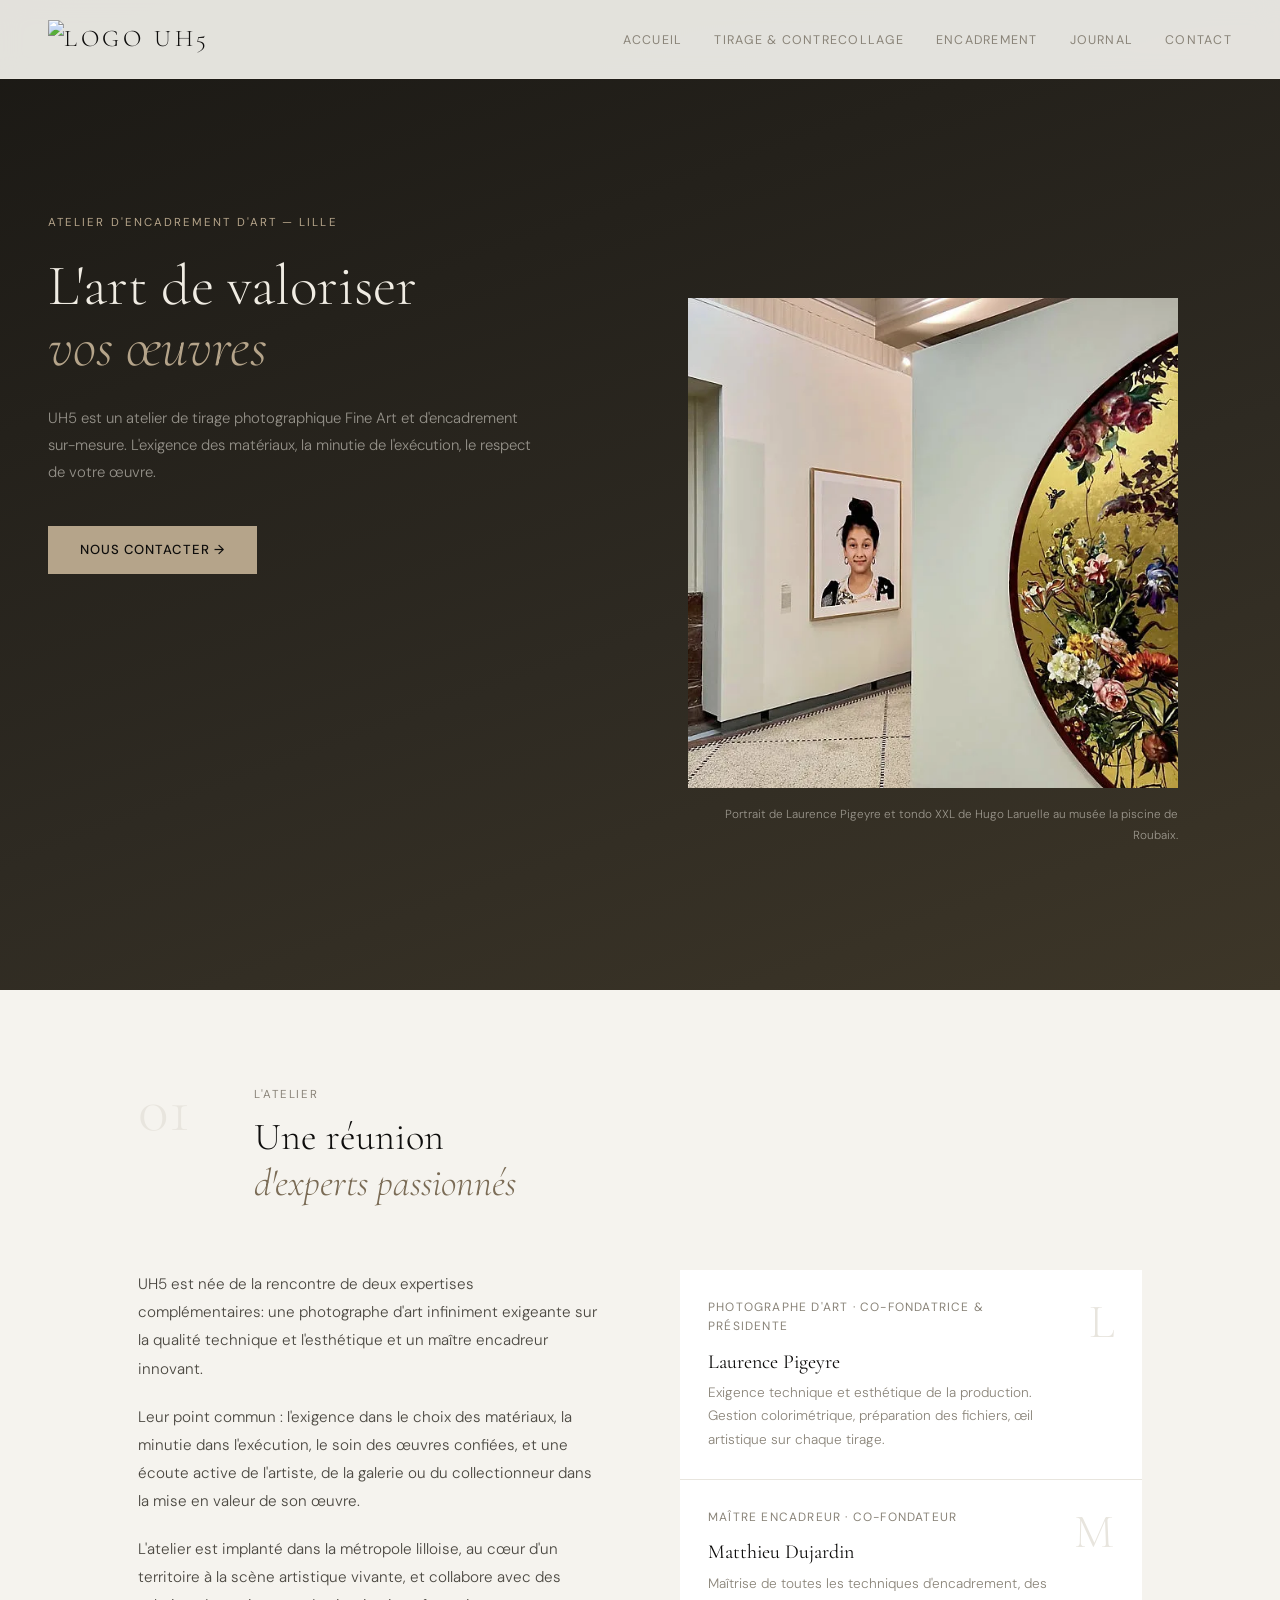
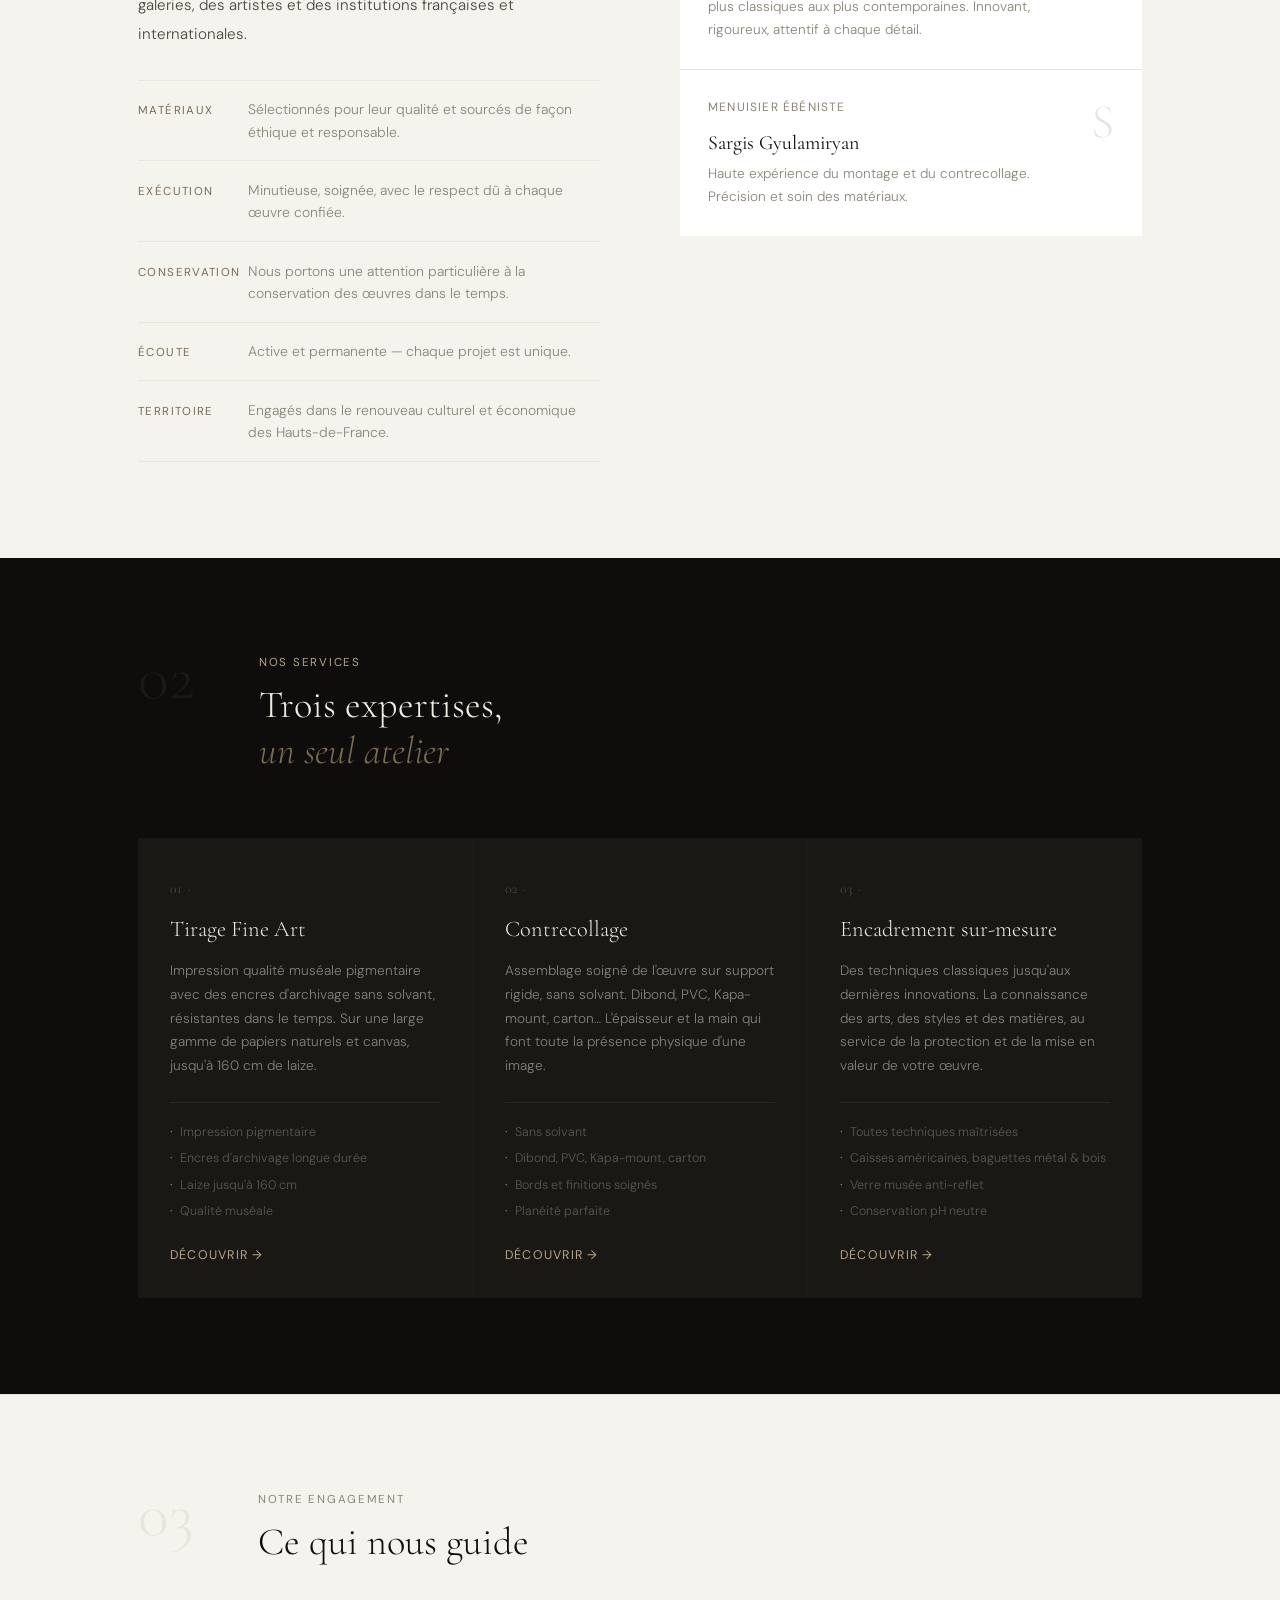
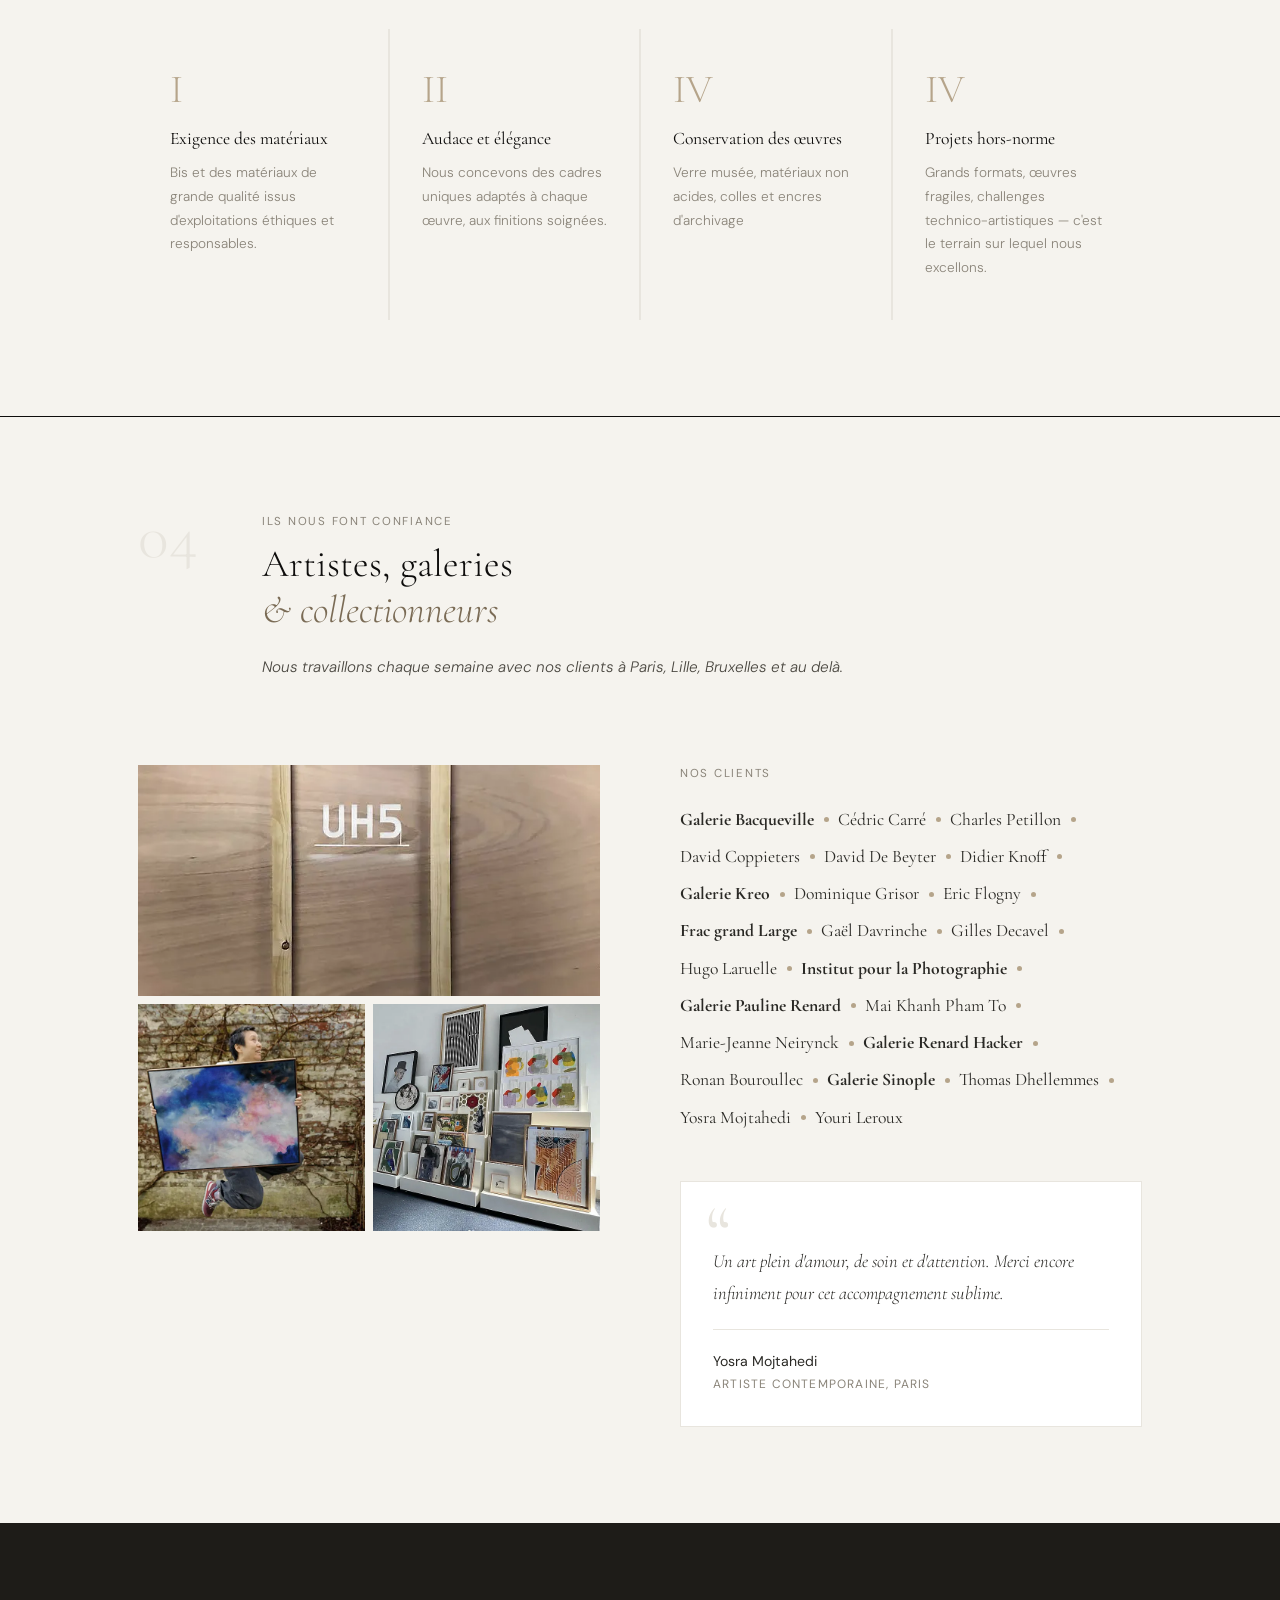
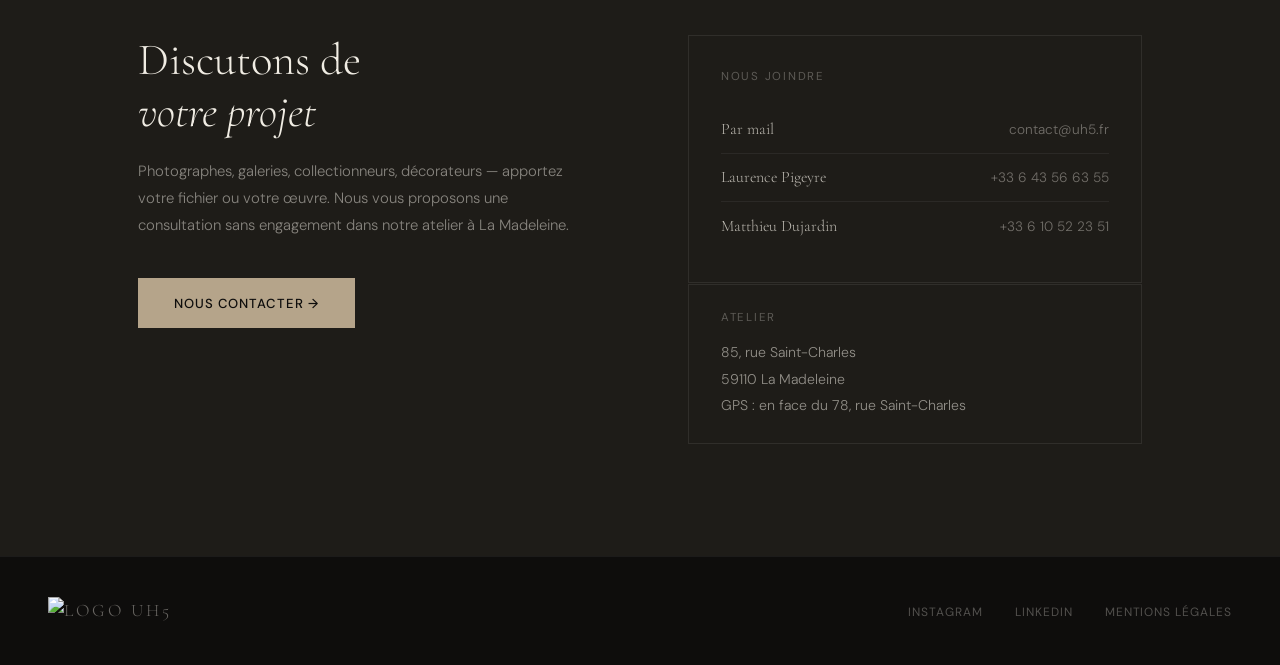
==== commit a6d44e76: "update substack" ====
--- a/index.html
+++ b/index.html
@@ -11,7 +11,7 @@
   <link rel="preconnect" href="https://fonts.gstatic.com" crossorigin>
   <link href="https://fonts.googleapis.com/css2?family=Cormorant+Garamond:ital,wght@0,300;0,400;0,500;1,300;1,400&family=DM+Sans:wght@300;400;500&display=swap" rel="stylesheet">
   <link rel="stylesheet" href="style.css">
-  <script src="https://github.com/ninefortyonestudio/uxnote/releases/download/v1.0.0/uxnote.min-v1.0.0.js"></script>
+ <!-- UX NOTE  <script src="https://github.com/ninefortyonestudio/uxnote/releases/download/v1.0.0/uxnote.min-v1.0.0.js"></script> -->
   <link rel="icon" href="./favicon.ico" type="image/x-icon">
   <link rel="shortcut icon" href="./favicon.ico" type="image/x-icon">
 
@@ -28,7 +28,7 @@
       <li><a href="index.html">Accueil</a></li>
       <li><a href="tirage-contrecollage.html">Tirage & Contrecollage</a></li>
       <li><a href="encadrement.html">Encadrement</a></li>
-     <!-- <li><a href="none">Journal</a></li> -->
+      <li><a href="https://uhcinq.substack.com">Journal</a></li>
       <li><a href="#contact">Contact</a></li>
     </ul>
 
@@ -268,6 +268,7 @@
         <div class="ref-photo">
           <img src="img/ref-cadres_DxO2.webp" alt="Réalisation UH5 — encadrement">
         </div>
+        
       </div>
 
       <div class="ref-right">
@@ -330,7 +331,7 @@
           <h2 class="cta-title">Discutons de<br><em>votre projet</em></h2>
           <p class="cta-text">Photographes, galeries, collectionneurs, décorateurs — apportez votre fichier ou votre œuvre. Nous vous proposons une consultation sans engagement dans notre atelier à La Madeleine.</p>
           <div class="cta-buttons">
-            <a href="/cdn-cgi/l/email-protection#90f3fffee4f1f3e4d0e5f8a5bef6e2" class="btn-primary">Nous contacter →</a>
+            <a href="mailto:contact@uh5.fr" class="btn-primary">Nous contacter →</a>
             </div>
         </div>
         <div class="cta-right">
--- a/style.css
+++ b/style.css
@@ -1082,8 +1082,11 @@
       .hero-right { padding: 3rem 1.5rem; }
       .hero-right-top { position: static; margin-bottom: 2rem; }
       .container { padding: 0 1.5rem; }
-      section { padding: 4rem 0; }
+      section { padding: 1rem 0; }
       .about-grid { grid-template-columns: 1fr; gap: 3rem; }
+      .benefits-grid { grid-template-columns: 1fr; }
+      .tirage-grid { grid-template-columns: 1fr; }
+      .cc-grid { grid-template-columns: 1fr; }
       .services-grid { grid-template-columns: 1fr; }
       .engagement-grid { grid-template-columns: 1fr 1fr; }
       .section-header { gap: 1.5rem; }
@@ -1110,8 +1113,8 @@
     .nav-burger {
     display : none ;
       }
-    .hero-right-image-container {
-      display : block;
+    .hero-right {
+      display : flex;
     }
     }
 
@@ -1123,7 +1126,7 @@
     .nav-burger {
     display : flex ;  
     }
-    .hero-right-image-container {
+    .hero-right {
       display : none;
     }
      }
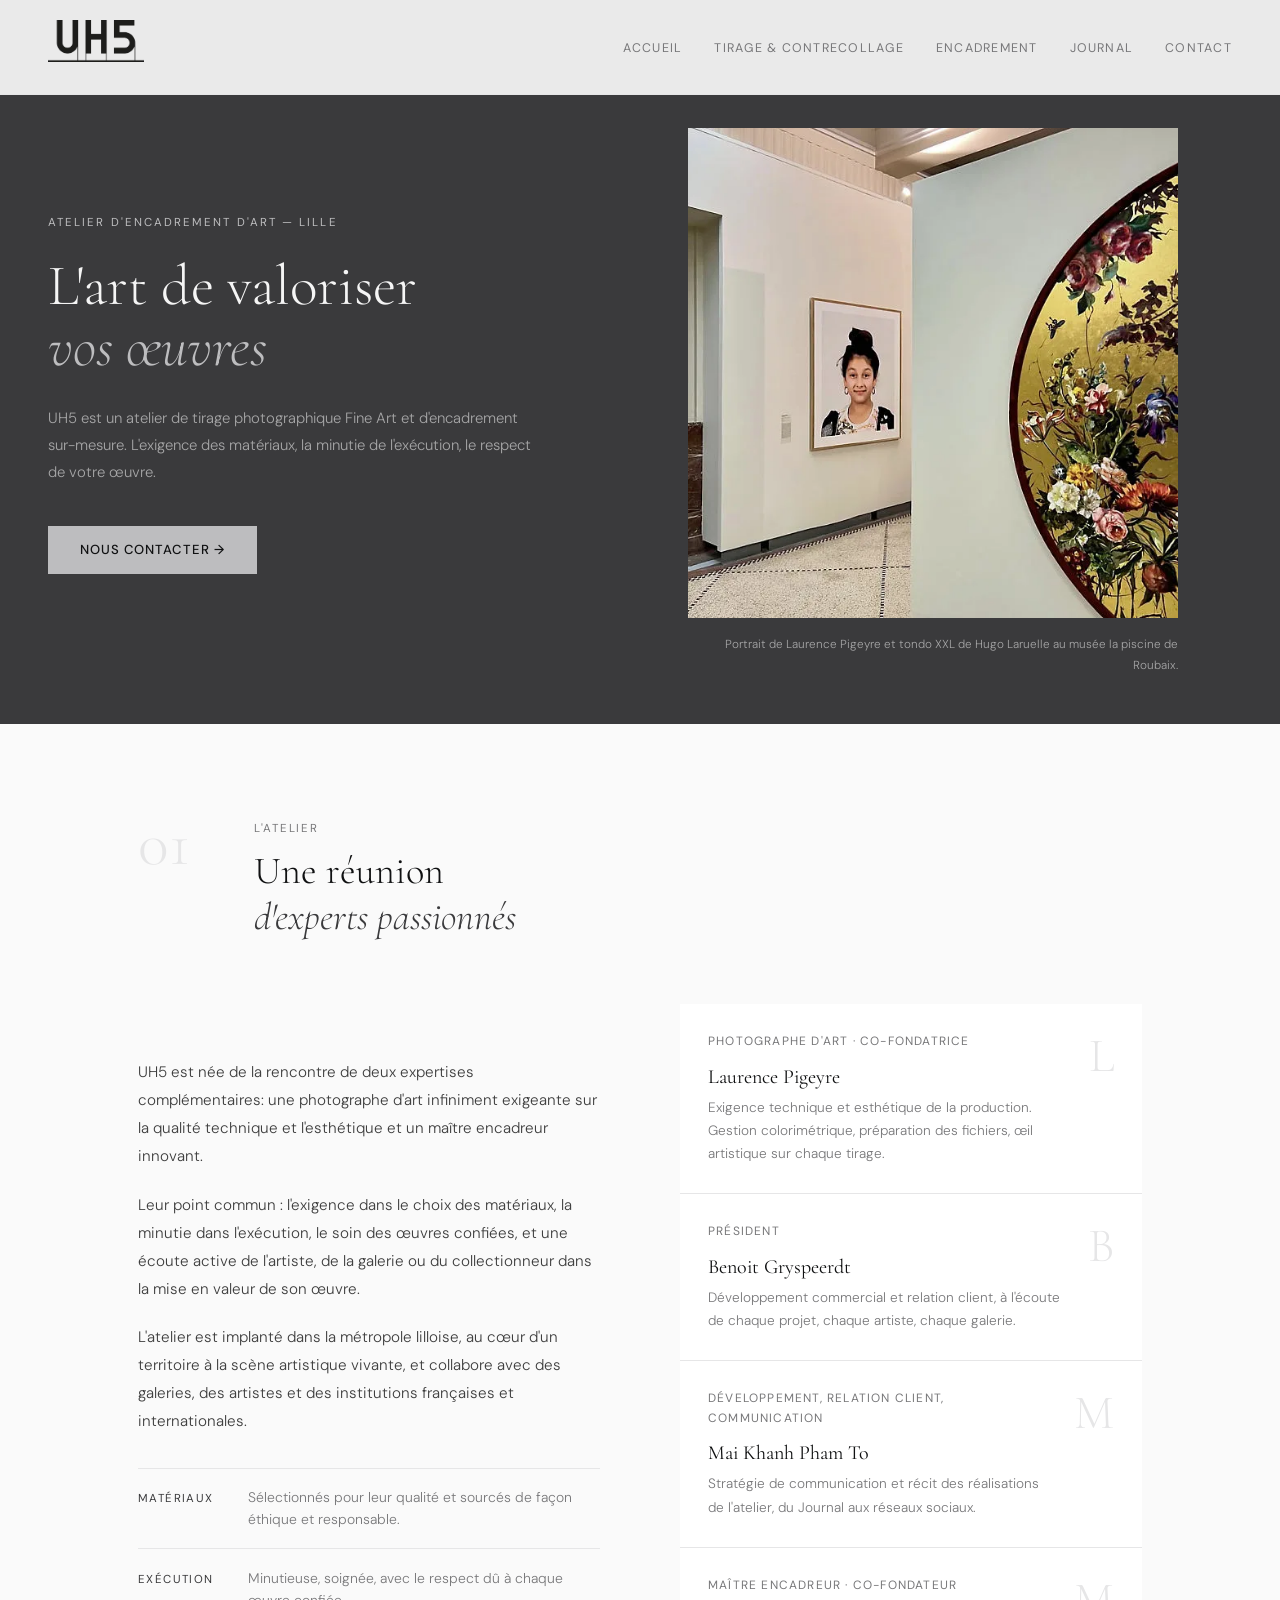
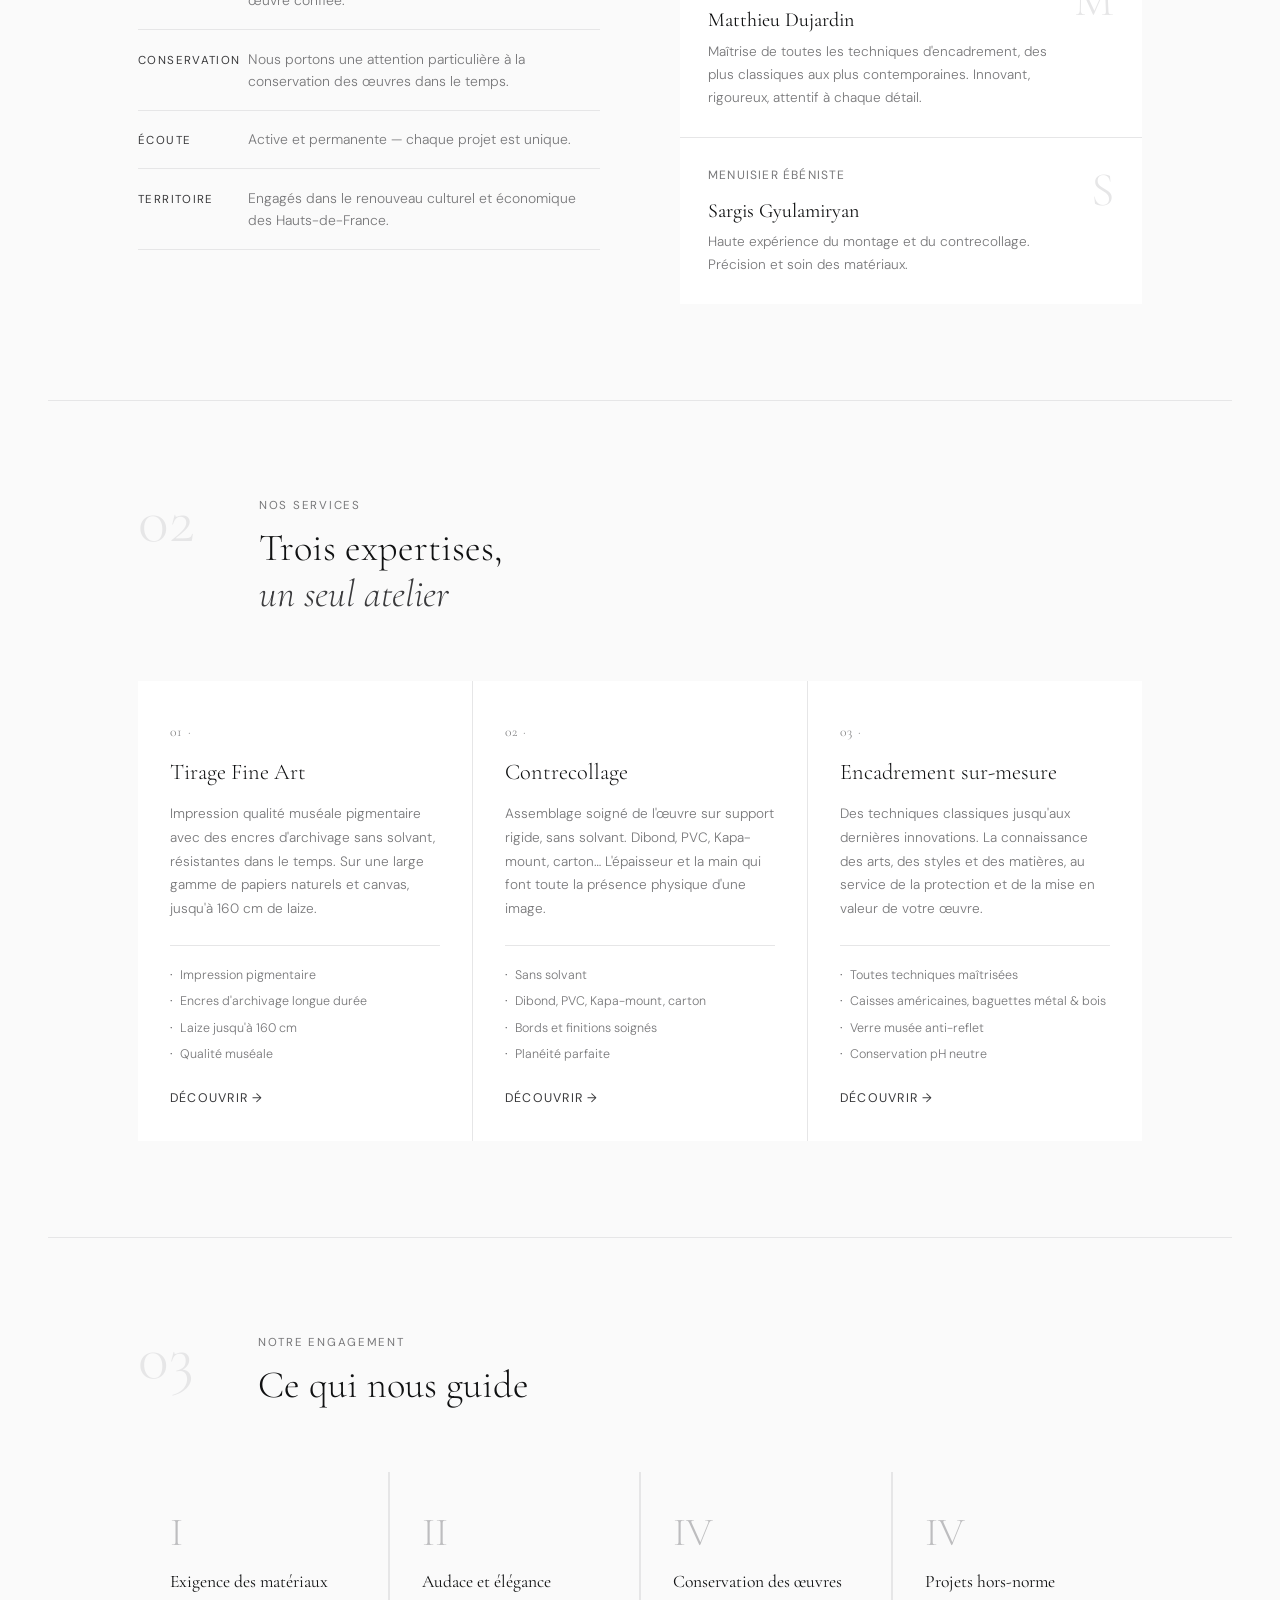
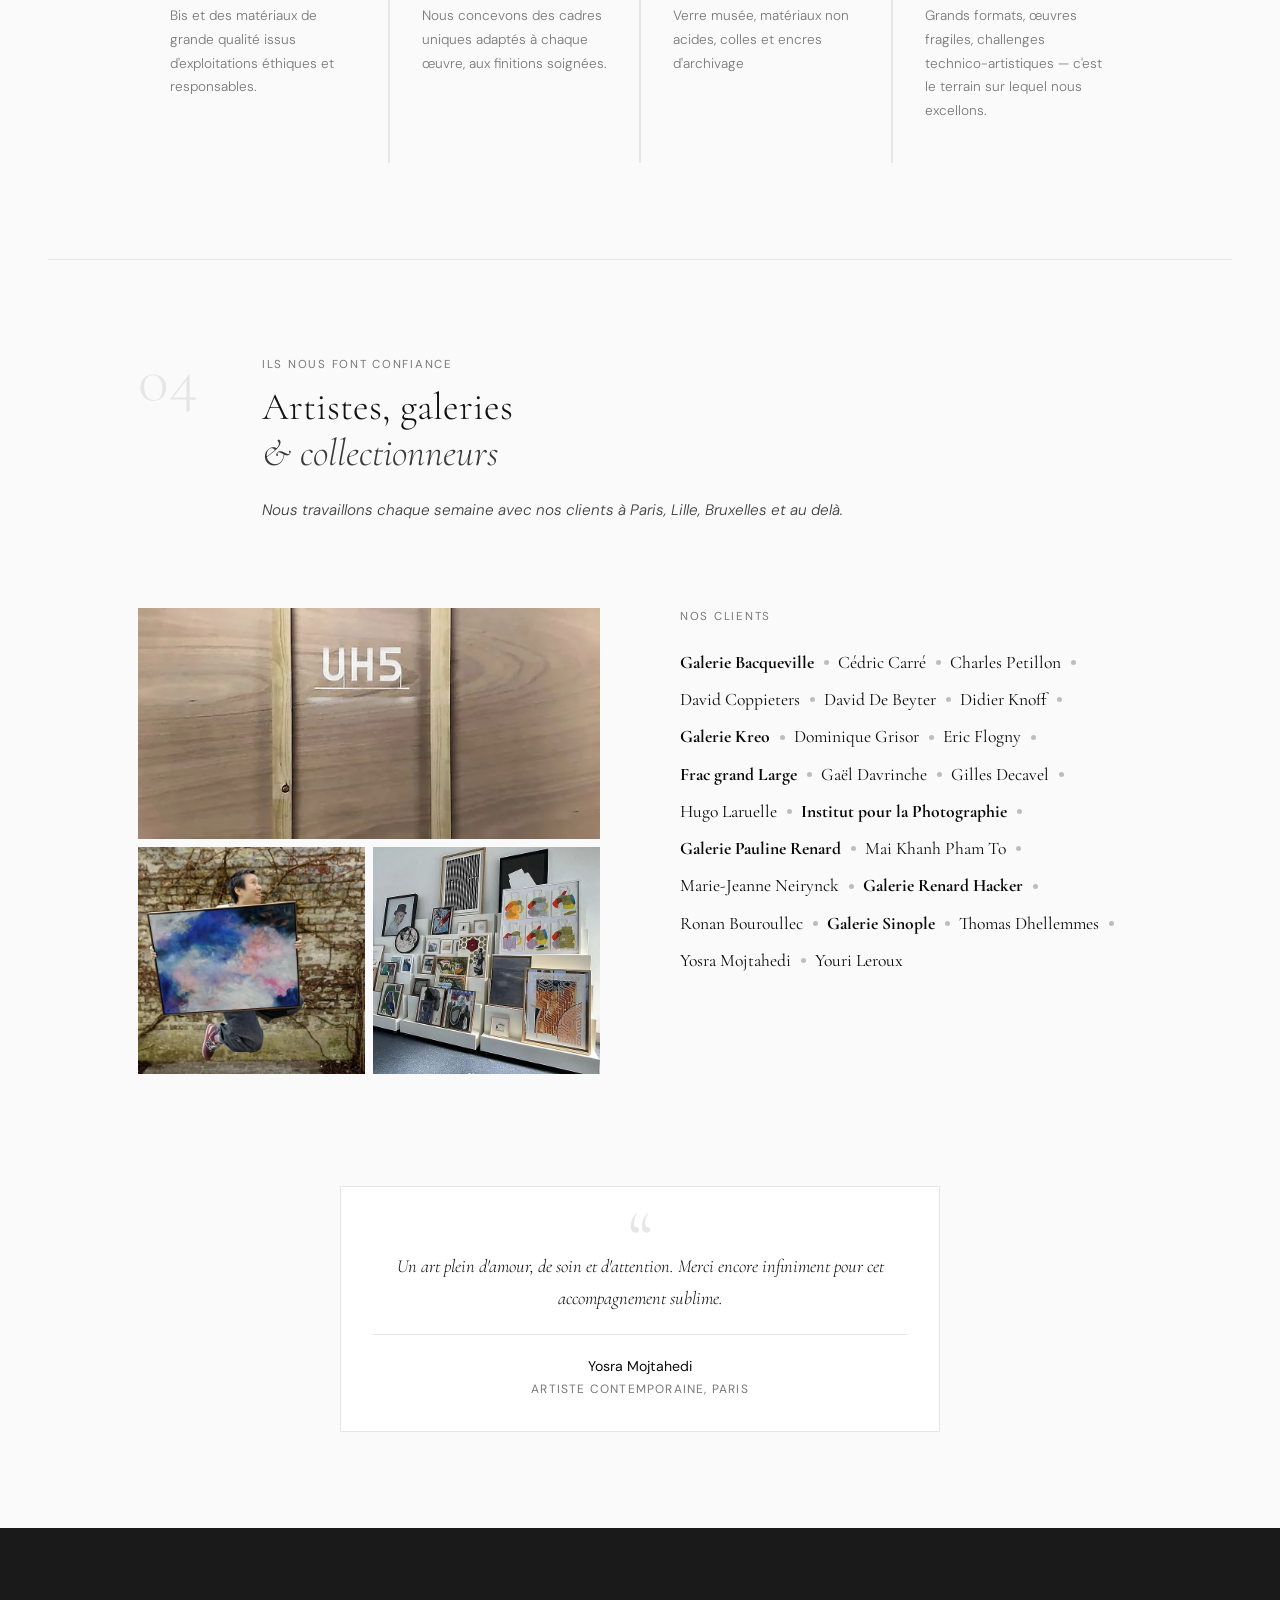
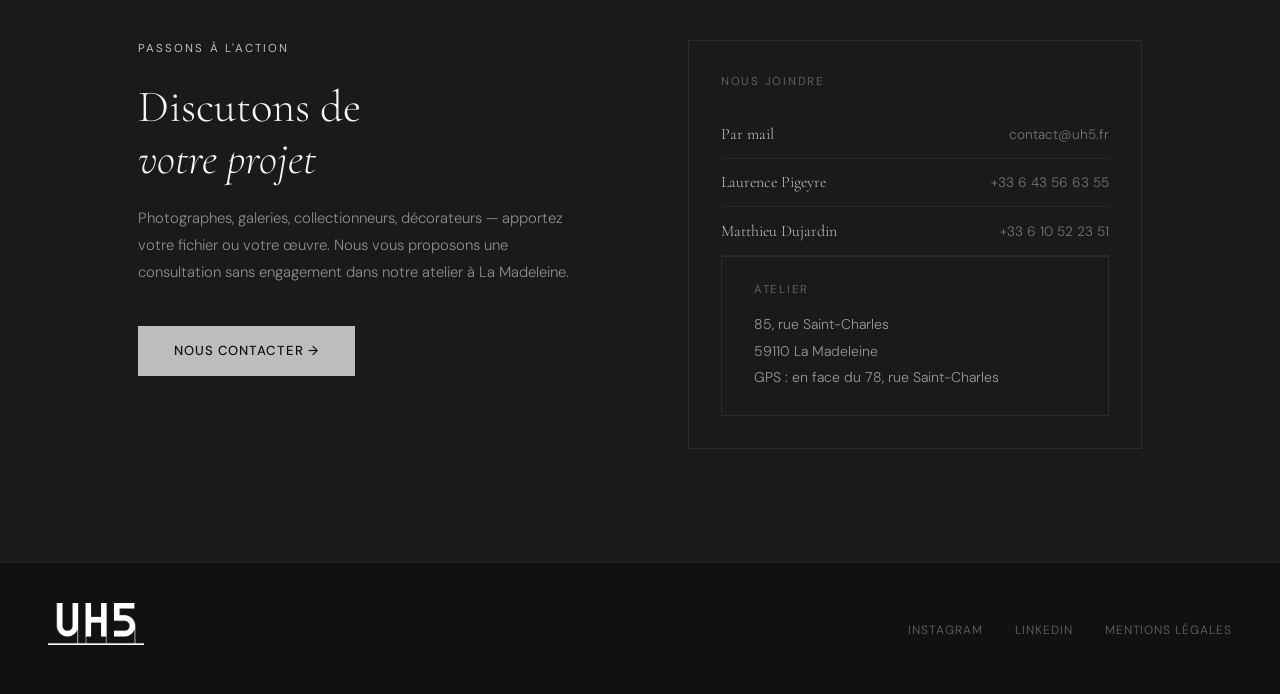
==== commit d1535e31: "new dev" ====
--- a/index.html
+++ b/index.html
@@ -21,14 +21,14 @@
 
   <!-- Navigation -->
   <nav>
-    <a href="/" class="nav-logo"><img class="nav-logo-img" src="img/logo-uh5.png" alt="Logo UH5"></a>
+    <a href="/" class="nav-logo"><img class="nav-logo-img" src="img/logo-uh5_250.webp" alt="Logo UH5"></a>
     
 
     <ul class="nav-links">
       <li><a href="index.html">Accueil</a></li>
       <li><a href="tirage-contrecollage.html">Tirage & Contrecollage</a></li>
       <li><a href="encadrement.html">Encadrement</a></li>
-      <li><a href="https://uhcinq.substack.com">Journal</a></li>
+      <li><a href="https://uhcinq.substack.com" target="_blank" rel="nofollow">Journal</a></li>
       <li><a href="#contact">Contact</a></li>
     </ul>
 
@@ -45,7 +45,7 @@
       <li><a href="index.html">Accueil</a></li>
       <li><a href="tirage-contrecollage.html">Tirage & Contrecollage</a></li>
       <li><a href="encadrement.html">Encadrement</a></li>
-    <!--  <li><a href="xx">Journal</a></li> -->
+      <li><a href="https://uhcinq.substack.com" target="_blank" rel="nofollow">Journal</a></li>
       <li><a href="#contact">Contact</a></li>
     </ul>
     <div class="nav-menu-footer">
@@ -122,11 +122,27 @@
         <div class="team-grid">
           <div class="team-member">
             <div class="team-member-info">
-              <div class="team-member-role">Photographe d'art · Co-fondatrice & Présidente</div>
+              <div class="team-member-role">Photographe d'art · Co-fondatrice</div>
               <div class="team-member-name">Laurence Pigeyre</div>
               <p class="team-member-desc">Exigence technique et esthétique de la production. Gestion colorimétrique, préparation des fichiers, œil artistique sur chaque tirage.</p>
             </div>
             <div class="team-member-initial">L</div>
+          </div>
+          <div class="team-member">
+            <div class="team-member-info">
+              <div class="team-member-role">Président</div>
+              <div class="team-member-name">Benoit Gryspeerdt</div>
+              <p class="team-member-desc">Développement commercial et relation client, à l'écoute de chaque projet, chaque artiste, chaque galerie. </p>
+            </div>
+            <div class="team-member-initial">B</div>
+          </div>
+          <div class="team-member">
+            <div class="team-member-info">
+              <div class="team-member-role">Développement, Relation client, Communication</div>
+              <div class="team-member-name">Mai Khanh Pham To</div>
+              <p class="team-member-desc">Stratégie de communication et récit des réalisations de l'atelier, du Journal aux réseaux sociaux.</p>
+            </div>
+            <div class="team-member-initial">M</div>
           </div>
           <div class="team-member">
             <div class="team-member-info">
@@ -148,7 +164,7 @@
       </div>
     </div>
   </section>
-
+<section class="divide-section"></section>
   <!-- Services -->
   <section class="services-section" id="services">
     <div class="container">
@@ -199,7 +215,7 @@
       </div>
     </div>
   </section>
-
+<section class="divide-section"></section>
   <!-- Engagements -->
   <section class="engagement-section">
     <div class="container">
@@ -322,16 +338,16 @@
 
 
 
-  <!-- CTA / Contact -->
+ <!-- CTA / Contact -->
   <section class="cta-section" id="contact">
     <div class="container">
       <div class="cta-grid">
         <div class="cta-left">
-          
+          <div class="cta-eyebrow">Passons à l'action</div>
           <h2 class="cta-title">Discutons de<br><em>votre projet</em></h2>
           <p class="cta-text">Photographes, galeries, collectionneurs, décorateurs — apportez votre fichier ou votre œuvre. Nous vous proposons une consultation sans engagement dans notre atelier à La Madeleine.</p>
           <div class="cta-buttons">
-            <a href="mailto:contact@uh5.fr" class="btn-primary">Nous contacter →</a>
+              <a href="mailto:contact@uh5.fr" class="btn-primary">Nous contacter →</a>
             </div>
         </div>
         <div class="cta-right">
@@ -341,7 +357,7 @@
               <span class="contact-name">Par mail</span>
               <span class="contact-tel">contact@uh5.fr</span>
             </div>
-            <div class="contact-person">
+             <div class="contact-person">
               <span class="contact-name">Laurence Pigeyre</span>
                <span><a class="contact-tel" href="tel:0643566355">+33 6 43 56 63 55</a></span>
             </div>
@@ -349,7 +365,6 @@
               <span class="contact-name">Matthieu Dujardin</span>
               <span><a class="contact-tel" href="tel:0610522351">+33 6 10 52 23 51</a></span>
             </div>
-          </div>
           <div class="address-block">
             <div class="address-title">Atelier</div>
             <div class="address-text">
@@ -365,7 +380,7 @@
 
   <!-- Footer -->
 <footer>
-    <span class="footer-logo"><img class="nav-logo-img" src="img/logo-uh5-w.png" alt="Logo UH5"></span>
+    <span class="footer-logo"><img class="nav-logo-img" src="img/logo-uh5_250_w.webp" alt="Logo UH5"></span>
     
     
     <ul class="footer-links">
@@ -409,4 +424,4 @@
   </script>
 
 </body>
-</html>
+</html>
--- a/style.css
+++ b/style.css
@@ -1,12 +1,11 @@
-
-    :root {
-      --black: #0e0d0c;
-      --off-white: #f5f3ee;
-      --warm-gray: #8a8479;
-      --light-gray: #e8e5de;
-      --accent: #b5a48a;
-      --accent-dark: #7a6b55;
-      --text: #2a2925;
+:root {
+      --black: #101112;
+      --off-white: #fafafa;
+      --warm-gray: #78787a;
+      --light-gray: #e6e6e7;
+      --accent: #bdbdbf;
+      --accent-dark: #3a3a3c;
+      --text: #0a0a0a;
       --serif: 'Cormorant Garamond', Georgia, serif;
       --sans: 'DM Sans', sans-serif;
     }
@@ -31,7 +30,7 @@
       align-items: center;
       justify-content: space-between;
       padding: 1.25rem 3rem;
-      background: rgba(245, 243, 238, 0.92);
+      background: rgba(250, 250, 250, 0.92);
       backdrop-filter: blur(12px);
       border-bottom: 1px solid var(--light-gray);
     }
@@ -45,10 +44,11 @@
       text-decoration: none;
       position: relative;
       z-index: 201;
+      
     }
 
        .nav-logo-img {
-      size: 48px;
+      width: 96px;
     }
 
     /* Burger button & nav links */
@@ -113,7 +113,7 @@
       position: fixed;
       inset: 0;
       z-index: 199;
-      background: rgba(245, 243, 238, 0.98);
+      background: rgba(250, 250, 250, 0.98);
       backdrop-filter: blur(20px);
       display: flex;
       flex-direction: column;
@@ -195,12 +195,12 @@
 
     /* ─── HERO ─── */
     .hero {
-      min-height: 110vh;
-      background: linear-gradient(160deg, #1a1814 0%, #2e2a22 60%, #3d3628 100%);
+      background: var(--accent-dark);
       display: grid;
       grid-template-columns: 1fr 1fr;
       position: relative;
       overflow: hidden;
+      padding-bottom: 0;
     }
     .hero-left {
       
@@ -232,14 +232,14 @@
       font-size: clamp(2.8rem, 4.5vw, 5rem);
       font-weight: 300;
       line-height: 1.05;
-      color: #f0ece3;
+      color: #f5f5f5;
       margin-bottom: 1.75rem;
     }
     .hero-title em { font-style: italic; color: var(--accent); }
     .hero-tagline {
       font-size: .93rem;
       font-weight: 300;
-      color: rgba(240,236,227,.55);
+      color: rgba(255,255,255,.55);
       line-height: 1.8;
       max-width: 90%;
       margin-bottom: 2.5rem;
@@ -247,7 +247,7 @@
     .hero-legende {
       font-size: .73rem;
       font-weight: 300;
-      color: rgba(240,236,227,.55);
+      color: rgba(255,255,255,.55);
       line-height: 1.8;
       max-width: 90%;
       margin-top: 1rem;
@@ -270,7 +270,7 @@
       text-decoration: none;
       transition: background .2s, gap .2s;
     }
-    .hero-cta:hover { background: #c4b49a; gap: 1rem; }
+    .hero-cta:hover { background: #8c8c8c; gap: 1rem; }
 
 
  
@@ -347,13 +347,13 @@
       display: grid;
       grid-template-columns: 1fr 1fr;
       gap: 5rem;
-      align-items: start;
+      align-items: center;
     }
     .about-body p {
       font-size: .95rem;
       font-weight: 300;
       line-height: 1.85;
-      color: #4a4740;
+      color: #3d3d3d;
       margin-bottom: 1.25rem;
     }
     .about-values {
@@ -427,18 +427,19 @@
     }
 
     /* ─── SERVICES ─── */
-    .services-section { background: var(--black); }
-    .services-section .section-num { color: rgba(255,255,255,.05); }
-    .services-section .section-label { color: var(--accent); }
-    .services-section .section-title { color: #f0ece3; }
+    .services-section { background: var(--off-white); }
+    .services-section .section-num { color: var(--light-gray); }
+    .services-section .section-label { color: var(--warm-gray); }
+    .services-section .section-title { color: var(--black); }
+    .services-section .section-title em { color: var(--accent-dark); }
     .services-grid {
       display: grid;
       grid-template-columns: repeat(3, 1fr);
       gap: 1px;
-      background: rgba(255,255,255,.06);
+      background: var(--light-gray);
     }
     .service-card {
-      background: #1a1814;
+      background: #ffffff;
       padding: 2.5rem 2rem 2rem;
       display: flex;
       flex-direction: column;
@@ -452,31 +453,31 @@
       position: absolute;
       top: 0; left: 0; right: 0;
       height: 1px;
-      background: var(--accent);
+      background: var(--accent-dark);
       transform: scaleX(0);
       transform-origin: left;
       transition: transform .3s;
     }
-    .service-card:hover { background: #221e18; }
+    .service-card:hover { background: #f5f5f5; }
     .service-card:hover::before { transform: scaleX(1); }
     .service-card-num {
       font-family: var(--serif);
       font-size: .85rem;
       font-weight: 300;
-      color: rgba(181,164,138,.4);
+      color: var(--warm-gray);
       letter-spacing: .1em;
     }
     .service-card h3 {
       font-family: var(--serif);
       font-size: 1.4rem;
       font-weight: 300;
-      color: #f0ece3;
+      color: var(--black);
       line-height: 1.2;
     }
     .service-card p {
       font-size: .85rem;
       font-weight: 300;
-      color: rgba(240,236,227,.5);
+      color: var(--warm-gray);
       line-height: 1.75;
       flex: 1;
     }
@@ -487,7 +488,7 @@
       font-size: .78rem;
       letter-spacing: .1em;
       text-transform: uppercase;
-      color: var(--accent);
+      color: var(--accent-dark);
       text-decoration: none;
       transition: gap .2s;
       margin-top: .5rem;
@@ -496,7 +497,7 @@
     .service-specs {
       margin-top: .5rem;
       padding-top: 1.25rem;
-      border-top: 1px solid rgba(255,255,255,.07);
+      border-top: 1px solid var(--light-gray);
       display: flex;
       flex-direction: column;
       gap: .4rem;
@@ -504,18 +505,18 @@
     .service-spec {
       font-size: .78rem;
       font-weight: 300;
-      color: rgba(240,236,227,.3);
+      color: var(--warm-gray);
       display: flex;
       align-items: center;
       gap: .5rem;
     }
     .service-spec::before {
       content: '·';
-      color: var(--accent);
+      color: var(--accent-dark);
     }
 
     /* ─── ENGAGEMENT ─── */
-    .engagement-section { background: var(--off-white); border-top: 1px solid var(--light-gray); }
+    .engagement-section { background: var(--off-white);  }
     .engagement-grid {
       display: grid;
       grid-template-columns: repeat(4, 1fr);
@@ -527,7 +528,7 @@
       padding: 2.5rem 2rem;
       transition: background .2s;
     }
-    .engagement-item:hover { background: #eceae3; }
+    .engagement-item:hover { background: #ececec; }
     .engagement-num {
       font-family: var(--serif);
       font-size: 2.5rem;
@@ -549,7 +550,7 @@
       color: var(--warm-gray);
       line-height: 1.75;
     }
-   .divide-section { background: var(--black);padding: 0; height: 1px; }
+   .divide-section { background: var(--light-gray);padding: 0; height: 1px; margin-right: 3rem;margin-left: 3rem;}
 
     /* ─── RÉFÉRENCES ─── */
     .ref-section { background: var(--off-white); }
@@ -591,7 +592,7 @@
       font-size: .95rem;
       line-height: 1.85;
       font-weight: 300;
-      color: #4a4740;
+      color: #3d3d3d;
       margin-top: 1.25rem;
       margin-bottom: 1.25rem;
 
@@ -628,9 +629,11 @@
 
     /* Clients */
     .ref-right {
-      display: flex;
-      flex-direction: column;
-      gap: 3rem;
+      display: contents;
+    }
+    .ref-clients {
+      grid-column: 2;
+      grid-row: 1;
     }
     .ref-clients-label {
       font-size: .72rem;
@@ -666,6 +669,12 @@
 
     /* Témoignage */
     .ref-testimonial {
+      grid-column: 1 / -1;
+      grid-row: 2;
+      justify-self: center;
+      text-align: center;
+      max-width: 600px;
+      margin-top: 2rem;
       padding: 2rem;
       border: 1px solid var(--light-gray);
       background: #fff;
@@ -680,7 +689,8 @@
       color: var(--light-gray);
       position: absolute;
       top: 1.25rem;
-      left: 1.5rem;
+      left: 50%;
+      transform: translateX(-50%);
       pointer-events: none;
     }
     .ref-testimonial-text {
@@ -695,6 +705,9 @@
       z-index: 1;
     }
     .ref-testimonial-author {
+      display: flex;
+      flex-direction: column;
+      align-items: center;
       margin-top: 1.25rem;
       padding-top: 1.25rem;
       border-top: 1px solid var(--light-gray);
@@ -724,7 +737,7 @@
       font-size: .95rem;
       font-weight: 300;
       line-height: 1.85;
-      color: #4a4740;
+      color: #3d3d3d;
       margin-bottom: 1.25rem;
     }
     .specs-list {
@@ -792,11 +805,11 @@
     /* CONTRE-COLLAGE */
     .contrecollage-section {
       background: var(--black);
-      color: #f0ece3;
+      color: #f5f5f5;
     }
     .contrecollage-section .section-num { color: rgba(255,255,255,.06); }
     .contrecollage-section .section-label { color: var(--accent); }
-    .contrecollage-section .section-title { color: #f0ece3; }
+    .contrecollage-section .section-title { color: #f5f5f5; }
     .cc-grid {
       display: grid;
       grid-template-columns: 1fr 1fr;
@@ -807,7 +820,7 @@
       font-size: .95rem;
       font-weight: 300;
       line-height: 1.85;
-      color: rgba(240,236,227,.65);
+      color: rgba(255,255,255,.65);
       margin-bottom: 1.25rem;
     }
     .cc-supports {
@@ -821,12 +834,12 @@
       border: 1px solid rgba(255,255,255,.1);
       font-size: .85rem;
       font-weight: 300;
-      color: rgba(240,236,227,.8);
+      color: rgba(255,255,255,.8);
       letter-spacing: .03em;
     }
     .cc-process {
       padding-left: 2rem;
-      border-left: 1px solid rgba(181,164,138,.2);
+      border-left: 1px solid rgba(160,160,163,.2);
     }
     .cc-process-title {
       font-family: var(--serif);
@@ -845,7 +858,7 @@
       font-family: var(--serif);
       font-size: .85rem;
       font-weight: 300;
-      color: rgba(181,164,138,.5);
+      color: rgba(160,160,163,.5);
       padding-top: .1rem;
       flex-shrink: 0;
       width: 24px;
@@ -853,13 +866,13 @@
     .cc-step-content h4 {
       font-size: .9rem;
       font-weight: 400;
-      color: #f0ece3;
+      color: #f5f5f5;
       margin-bottom: .25rem;
     }
     .cc-step-content p {
       font-size: .83rem;
       font-weight: 300;
-      color: rgba(240,236,227,.5);
+      color: rgba(255,255,255,.5);
       line-height: 1.7;
       margin-bottom: 0;
     }
@@ -876,7 +889,7 @@
       background: var(--off-white);
       transition: background .2s;
     }
-    .benefit-item:hover { background: #eceae3; }
+    .benefit-item:hover { background: #ececec; }
     .benefit-icon {
       width: 32px;
       height: 32px;
@@ -905,7 +918,7 @@
     /* ─── CTA FINAL ─── */
      
     .cta-section {
-      background: #1e1c18;
+      background: #1a1a1a;
       padding: 7rem 0;
     }
     .cta-grid {
@@ -926,7 +939,7 @@
       font-family: var(--serif);
       font-size: clamp(2rem, 3.5vw, 3rem);
       font-weight: 300;
-      color: #f0ece3;
+      color: #f5f5f5;
       line-height: 1.15;
       margin-bottom: 1.25rem;
     }
@@ -934,7 +947,7 @@
     .cta-text {
       font-size: .93rem;
       font-weight: 300;
-      color: rgba(240,236,227,.5);
+      color: rgba(255,255,255,.5);
       line-height: 1.8;
       margin-bottom: 2.5rem;
     }
@@ -957,14 +970,14 @@
       text-decoration: none;
       transition: background .2s;
     }
-    .btn-primary:hover { background: #c4b49a; }
+    .btn-primary:hover { background: #8c8c8c; }
     .btn-secondary {
       display: inline-flex;
       align-items: center;
       gap: .6rem;
       padding: .9rem 2.25rem;
       border: 1px solid rgba(255,255,255,.15);
-      color: rgba(240,236,227,.65);
+      color: rgba(255,255,255,.65);
       font-size: .82rem;
       font-weight: 400;
       letter-spacing: .08em;
@@ -972,7 +985,7 @@
       text-decoration: none;
       transition: border-color .2s, color .2s;
     }
-    .btn-secondary:hover { border-color: rgba(255,255,255,.4); color: #f0ece3; }
+    .btn-secondary:hover { border-color: rgba(255,255,255,.4); color: #f5f5f5; }
 
     .cta-right { }
     .contact-block {
@@ -984,7 +997,7 @@
       font-size: .72rem;
       letter-spacing: .15em;
       text-transform: uppercase;
-      color: rgba(240,236,227,.3);
+      color: rgba(255,255,255,.3);
       margin-bottom: 1.25rem;
     }
     .contact-person {
@@ -999,12 +1012,12 @@
       font-family: var(--serif);
       font-size: 1rem;
       font-weight: 300;
-      color: rgba(240,236,227,.75);
+      color: rgba(255,255,255,.75);
     }
     .contact-tel {
       font-size: .85rem;
       font-weight: 300;
-      color: rgba(240,236,227,.4);
+      color: rgba(255,255,255,.4);
       text-decoration: none;
       
       ;
@@ -1017,13 +1030,13 @@
       font-size: .72rem;
       letter-spacing: .15em;
       text-transform: uppercase;
-      color: rgba(240,236,227,.3);
+      color: rgba(255,255,255,.3);
       margin-bottom: .75rem;
     }
     .address-text {
       font-size: .88rem;
       font-weight: 300;
-      color: rgba(240,236,227,.55);
+      color: rgba(255,255,255,.55);
       line-height: 1.9;
     }
 
@@ -1042,7 +1055,7 @@
       font-weight: 300;
       letter-spacing: .18em;
       text-transform: uppercase;
-      color: rgba(240,236,227,.4);
+      color: rgba(255,255,255,.4);
     }
     .footer-links {
       display: flex;
@@ -1053,11 +1066,11 @@
       font-size: .75rem;
       letter-spacing: .08em;
       text-transform: uppercase;
-      color: rgba(240,236,227,.3);
+      color: rgba(255,255,255,.3);
       text-decoration: none;
       transition: color .2s;
     }
-    .footer-links a:hover { color: rgba(240,236,227,.7); }
+    .footer-links a:hover { color: rgba(255,255,255,.7); }
 
     /* ─── ANIMATIONS ─── */
     @keyframes fadeUp {
@@ -1076,13 +1089,13 @@
     @media (max-width: 960px) {
     
       nav { padding: 1rem 1.5rem; }
-      .nav-menu { padding: 5rem 1.5rem 2rem; }
+      .nav-menu { padding: 6rem 1rem 2rem; }
       .hero { grid-template-columns: 1fr; min-height: auto; }
-      .hero-left { min-height: 90vh; padding: 7rem 1.5rem 4rem; }
+      .hero-left { min-height: 60vh; padding: 7rem 1.5rem 4rem; }
       .hero-right { padding: 3rem 1.5rem; }
       .hero-right-top { position: static; margin-bottom: 2rem; }
       .container { padding: 0 1.5rem; }
-      section { padding: 1rem 0; }
+      section { padding: 3rem 0; }
       .about-grid { grid-template-columns: 1fr; gap: 3rem; }
       .benefits-grid { grid-template-columns: 1fr; }
       .tirage-grid { grid-template-columns: 1fr; }
@@ -1097,11 +1110,13 @@
        .ref-header { gap: 1.5rem; }
       .ref-num { font-size: 2.5rem; }
       .ref-body { grid-template-columns: 1fr; gap: 3rem; }
+      .ref-clients { grid-column: 1; grid-row: auto; }
+      .ref-testimonial { grid-column: 1; grid-row: auto; max-width: 100%; margin-top: 0; }
     }
     
     @media (max-width: 600px) {
       .engagement-grid { grid-template-columns: 1fr; }
-      .cta-buttons { flex-direction: column; }
+
     }
     
     
@@ -1129,5 +1144,4 @@
     .hero-right {
       display : none;
     }
-     }
-
+     }
